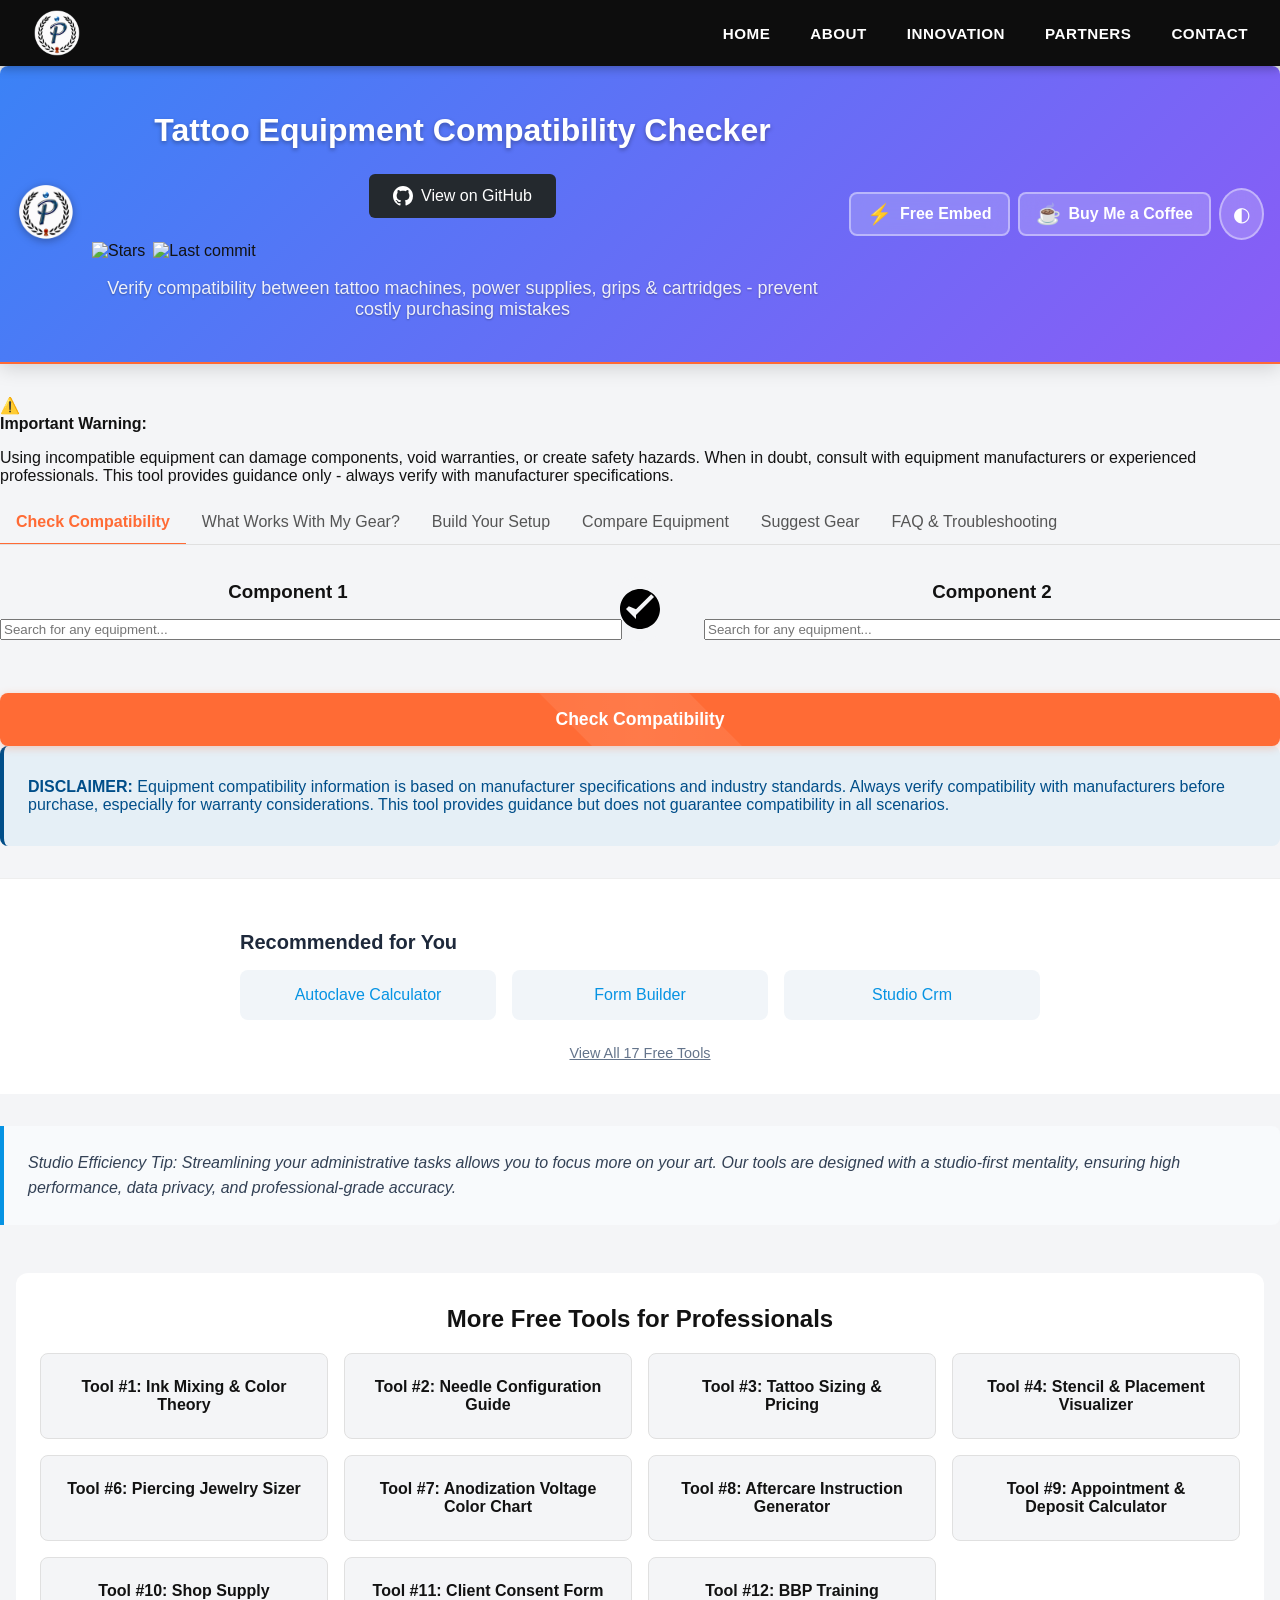
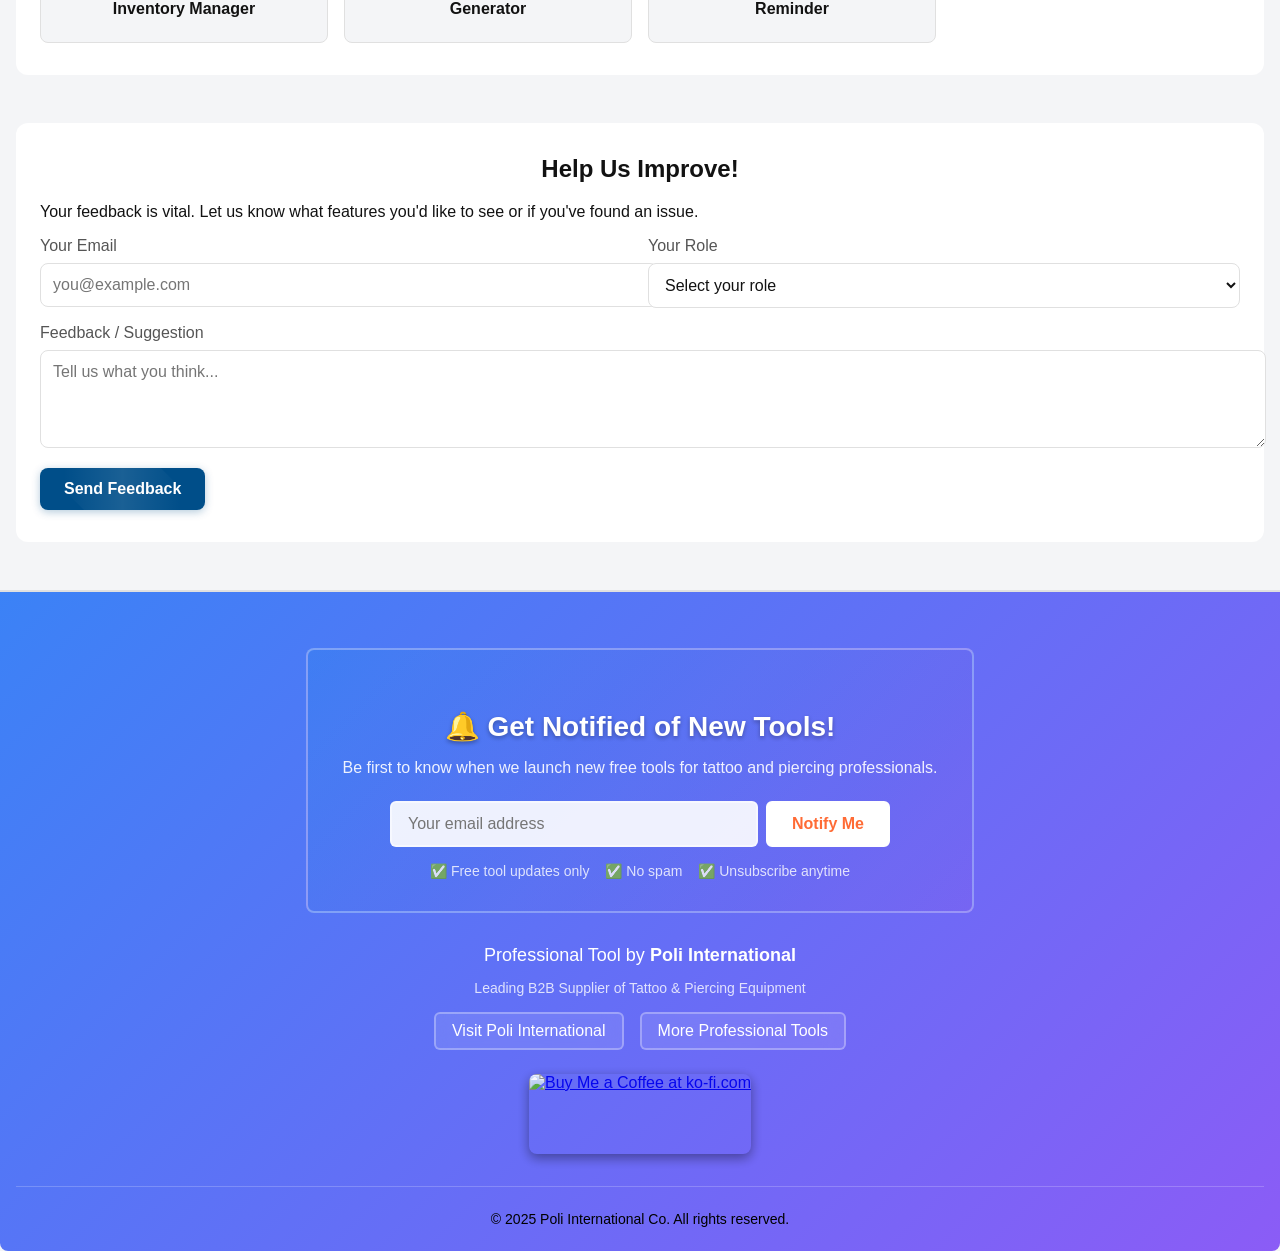
==== standalone-tools/equipment-compatibility/index.html @ 27ae0dcd "Initial commit: Equipment Compatibility Checker v1.0" ====
<!DOCTYPE html>
<html lang="en">
<head>
    <meta charset="UTF-8">
    <meta name="viewport" content="width=device-width, initial-scale=1.0">
    <title>Tattoo Equipment Compatibility Checker | Poli International</title>
    <meta name="description" content="Professional tattoo equipment compatibility checker. Verify compatibility between tattoo machines, cartridges, power supplies, and grips. Prevent costly purchasing mistakes with instant verification.">
    <link rel="stylesheet" href="css/style.css">
    <link rel="icon" href="https://poliinternational.com/favicon.ico" type="image/x-icon">
<script type='application/ld+json'>
{
  "@context": "https://schema.org",
  "@type": "WebApplication",
  "name": "Equipment Compatibility Checker",
  "url": "https://poliinternational.com/tools/equipment-compatibility-checker/",
  "description": "Check compatibility between tattoo and piercing equipment",
  "applicationCategory": "UtilityApplication",
  "operatingSystem": "Any",
  "browserRequirements": "Requires JavaScript. Requires HTML5.",
  "offers": {
    "@type": "Offer",
    "price": "0",
    "priceCurrency": "USD"
  },
  "codeRepository": "https://github.com/poli-international/equipment-compatibility-checker",
  "author": {
    "@type": "Organization",
    "name": "Poli International",
    "url": "https://poliinternational.com",
    "sameAs": [
      "https://github.com/poli-international"
    ]
  },
  "creator": {
    "@type": "Organization",
    "name": "Poli International",
    "url": "https://poliinternational.com"
  },
  "maintainer": {
    "@type": "Organization",
    "name": "Poli International",
    "url": "https://poliinternational.com"
  },
  "dateModified": "2026-02-07",
  "license": "https://opensource.org/licenses/MIT",
  "isAccessibleForFree": true
}
</script>

</head>
<body class="light-mode">
    <!-- Skip to main content link for keyboard navigation -->
    <a href="#main-content" class="skip-to-content">Skip to main content</a>

    <!-- Site Navigation Header -->
    <header class="site-header">
        <div class="site-header__container">
            <a href="https://poliinternational.com/" class="site-header__logo-link">
                <img src="images/Poli-International-Co.webp" alt="Poli International" class="site-header__logo">
            </a>
            <nav class="site-nav">
                <a href="https://poliinternational.com/" class="site-nav__link">HOME</a>
                <a href="https://poliinternational.com/who-we-are/" class="site-nav__link">ABOUT</a>
                <a href="https://poliinternational.com/our-creation/" class="site-nav__link">INNOVATION</a>
                <a href="https://poliinternational.com/they-trust-us/" class="site-nav__link">PARTNERS</a>
                <a href="https://poliinternational.com/contact-us/" class="site-nav__link">CONTACT</a>
            </nav>
        </div>
    </header>

    <!-- Tool Header Section -->
    <header class="equip-checker__header">
      <div class="equip-checker__header-content">
        <div class="equip-checker__logo-container">
          <img src="images/Poli-International-Co.webp" alt="Poli International Logo" class="equip-checker__logo">
        </div>
        <div class="equip-checker__title-group">
          <h1 class="equip-checker__title">Tattoo Equipment Compatibility Checker</h1>
<!-- GitHub CTA -->
<div class='github-cta' style='margin: 1.5rem 0;'>
  <a href='https://github.com/poli-international/equipment-compatibility-checker' 
     target='_blank' rel='noopener noreferrer' class='btn-github' 
     style='display: inline-flex; align-items: center; gap: 0.5rem; padding: 0.75rem 1.5rem; background: #24292e; color: #ffffff; border-radius: 6px; text-decoration: none; font-weight: 500;'>
    <svg width='20' height='20' viewBox='0 0 16 16' fill='currentColor'>
      <path d='M8 0C3.58 0 0 3.58 0 8c0 3.54 2.29 6.53 5.47 7.59.4.07.55-.17.55-.38 0-.19-.01-.82-.01-1.49-2.01.37-2.53-.49-2.69-.94-.09-.23-.48-.94-.82-1.13-.28-.15-.68-.52-.01-.53.63-.01 1.08.58 1.23.82.72 1.21 1.87.87 2.33.66.07-.52.28-.87.51-1.07-1.78-.2-3.64-.89-3.64-3.95 0-.87.31-1.59.82-2.15-.08-.2-.36-1.02.08-2.12 0 0 .67-.21 2.2.82.64-.18 1.32-.27 2-.27.68 0 1.36.09 2 .27 1.53-1.04 2.2-.82 2.2-.82.44 1.1.16 1.92.08 2.12.51.56.82 1.27.82 2.15 0 3.07-1.87 3.75-3.65 3.95.29.25.54.73.54 1.48 0 1.07-.01 1.93-.01 2.2 0 .21.15.46.55.38A8.013 8.013 0 0016 8c0-4.42-3.58-8-8-8z'/>
    </svg>
    <span>View on GitHub</span>
  </a>
</div>
<!-- GitHub Stats -->
<div class='github-stats' style='display: flex; gap: 0.5rem; flex-wrap: wrap; margin: 1rem 0;'>
  <img src='https://img.shields.io/github/stars/poli-international/equipment-compatibility-checker?style=social' alt='Stars' loading='lazy'>
  <img src='https://img.shields.io/github/last-commit/poli-international/equipment-compatibility-checker' alt='Last commit' loading='lazy'>
</div>

          <p class="equip-checker__subtitle">
            Verify compatibility between tattoo machines, power supplies, grips & cartridges - prevent costly purchasing mistakes
          </p>
        </div>
        <div class="equip-checker__header-buttons">
          <button
            id="embed-button"
            class="equip-checker__embed-button"
            aria-label="Embed this tool"
            title="Get embed code for your website"
          >
            <span class="embed-icon">⚡</span>
            <span class="embed-text">Free Embed</span>
          </button>
          <a href='https://ko-fi.com/C0C81NEXBV' target='_blank' class="equip-checker__kofi-button">
            <span class="kofi-icon">☕</span>
            <span class="kofi-text">Buy Me a Coffee</span>
          </a>
          <button
            id="dark-mode-toggle"
            class="equip-checker__dark-mode-toggle"
            aria-label="Toggle dark mode"
            title="Toggle dark/light mode"
          >
            <span class="dark-mode-icon">◐</span>
          </button>
        </div>
      </div>
    </header>

    <!-- MAIN CONTENT AREA -->
    <main class="main-content" id="main-content">
        <div class="container">
            <!-- Disclaimer Banner -->
            <div class="equip-checker__disclaimer">
                <div class="equip-checker__disclaimer-icon">⚠️</div>
                <div class="equip-checker__disclaimer-content">
                    <strong>Important Warning:</strong>
                    <p>Using incompatible equipment can damage components, void warranties, or create safety hazards. When in doubt, consult with equipment manufacturers or experienced professionals. This tool provides guidance only - always verify with manufacturer specifications.</p>
                </div>
            </div>

            <!-- Tool Interface -->
            <div class="tool-interface">
        
        <nav class="tab-nav">
            <button class="tab-nav__button tab-nav__button--active" data-tab="check-compatibility">Check Compatibility</button>
            <button class="tab-nav__button" data-tab="reverse-lookup">What Works With My Gear?</button>
            <button class="tab-nav__button" data-tab="build-your-setup">Build Your Setup</button>
            <button class="tab-nav__button" data-tab="compare-equipment">Compare Equipment</button>
            <button class="tab-nav__button" data-tab="suggest-gear">Suggest Gear</button>
            <button class="tab-nav__button" data-tab="faq-troubleshooting">FAQ & Troubleshooting</button>
        </nav>

        <div class="tool-content">
            <!-- Tab 1: Check Compatibility -->
            <div id="check-compatibility" class="tab-content" role="tabpanel" aria-labelledby="tab-check-compatibility">
                <div class="compatibility-checker">
                    <div class="component-selector">
                        <h3 id="comp1-label">Component 1</h3>
                        <div class="combobox-wrapper">
                            <input type="text" id="comp1-model-search" class="combobox__input"
                                   placeholder="Search for any equipment..."
                                   aria-label="Search for first component"
                                   aria-describedby="comp1-label"
                                   aria-autocomplete="list"
                                   aria-controls="comp1-model-list"
                                   role="combobox"
                                   aria-expanded="false">
                            <ul id="comp1-model-list" class="combobox__list" role="listbox" aria-label="Component 1 suggestions"></ul>
                        </div>
                    </div>
                    <div class="connector-icon" aria-hidden="true">
                        <svg xmlns="http://www.w3.org/2000/svg" viewBox="0 0 24 24"><path d="M12 2C6.48 2 2 6.48 2 12s4.48 10 10 10 10-4.48 10-10S17.52 2 12 2zm-2 15l-5-5 1.41-1.41L10 12.17l7.59-7.59L19 6l-9 9z"/></svg>
                    </div>
                    <div class="component-selector">
                        <h3 id="comp2-label">Component 2</h3>
                         <div class="combobox-wrapper">
                            <input type="text" id="comp2-model-search" class="combobox__input"
                                   placeholder="Search for any equipment..."
                                   aria-label="Search for second component"
                                   aria-describedby="comp2-label"
                                   aria-autocomplete="list"
                                   aria-controls="comp2-model-list"
                                   role="combobox"
                                   aria-expanded="false">
                            <ul id="comp2-model-list" class="combobox__list" role="listbox" aria-label="Component 2 suggestions"></ul>
                        </div>
                    </div>
                </div>
                <button id="check-compatibility-btn" class="button button--primary button--large" aria-describedby="compatibility-result">Check Compatibility</button>
                <div id="loading-spinner" class="loading-spinner" role="status" aria-live="polite" aria-busy="false">
                    <div class="spinner"></div>
                    <p class="loading-text">Analyzing compatibility...</p>
                </div>
                <div id="compatibility-result" class="result-container" style="display: none;" role="region" aria-live="polite" aria-atomic="true"></div>
            </div>

            <!-- Tab 2: Reverse Lookup -->
            <div id="reverse-lookup" class="tab-content" style="display: none;">
                <p class="tab-description">Select a piece of equipment to see all compatible items from our database.</p>

                <!-- View Toggle -->
                <div class="view-toggle">
                    <button id="list-view-btn" class="view-toggle__btn view-toggle__btn--active" aria-pressed="true">
                        <svg xmlns="http://www.w3.org/2000/svg" viewBox="0 0 24 24" fill="currentColor" width="20" height="20">
                            <path d="M4 14h4v-4H4v4zm0 5h4v-4H4v4zM4 9h4V5H4v4zm5 5h12v-4H9v4zm0 5h12v-4H9v4zM9 5v4h12V5H9z"/>
                        </svg>
                        List View
                    </button>
                    <button id="matrix-view-btn" class="view-toggle__btn" aria-pressed="false">
                        <svg xmlns="http://www.w3.org/2000/svg" viewBox="0 0 24 24" fill="currentColor" width="20" height="20">
                            <path d="M4 11h5V5H4v6zm0 7h5v-6H4v6zm6 0h5v-6h-5v6zm6 0h5v-6h-5v6zm-6-7h5V5h-5v6zm6-6v6h5V5h-5z"/>
                        </svg>
                        Matrix View
                    </button>
                </div>

                <div class="reverse-lookup-controls">
                    <div class="combobox-wrapper">
                        <input type="text" id="reverse-lookup-search" class="combobox__input" placeholder="Search for your equipment...">
                        <ul id="reverse-lookup-list" class="combobox__list"></ul>
                    </div>
                    <div class="filter-group">
                        <label for="reverse-brand-filter">Filter by Brand:</label>
                        <select id="reverse-brand-filter" class="styled-select">
                            <option value="">All Brands</option>
                        </select>
                    </div>
                    <div class="filter-group">
                        <label for="reverse-price-filter">Filter by Price:</label>
                        <select id="reverse-price-filter" class="styled-select">
                            <option value="">All Prices</option>
                            <option value="budget">$ Budget (0-2)</option>
                            <option value="mid">$$ Mid-Range (3-4)</option>
                            <option value="premium">$$$ Premium (5+)</option>
                        </select>
                    </div>
                    <div class="filter-group">
                        <label for="reverse-connection-filter">Connection Type:</label>
                        <select id="reverse-connection-filter" class="styled-select">
                            <option value="">All Types</option>
                            <option value="rca">RCA</option>
                            <option value="clip">Clip Cord</option>
                            <option value="wireless">Wireless</option>
                            <option value="both">RCA + Clip Cord</option>
                        </select>
                    </div>
                    <div class="filter-group filter-group--checkbox">
                        <label class="checkbox-label">
                            <input type="checkbox" id="reverse-favorites-filter" class="styled-checkbox">
                            <span class="checkbox-text">
                                <svg class="checkbox-icon" xmlns="http://www.w3.org/2000/svg" viewBox="0 0 24 24" fill="currentColor">
                                    <path d="M12 21.35l-1.45-1.32C5.4 15.36 2 12.28 2 8.5 2 5.42 4.42 3 7.5 3c1.74 0 3.41.81 4.5 2.09C13.09 3.81 14.76 3 16.5 3 19.58 3 22 5.42 22 8.5c0 3.78-3.4 6.86-8.55 11.54L12 21.35z"/>
                                </svg>
                                Show Favorites Only
                            </span>
                        </label>
                    </div>
                </div>
                <div id="reverse-lookup-result" class="result-container"></div>

                <!-- Matrix View Container -->
                <div id="compatibility-matrix-container" style="display: none;">
                    <div class="matrix-controls">
                        <div class="filter-group">
                            <label for="matrix-category-filter">Equipment Type:</label>
                            <select id="matrix-category-filter" class="styled-select">
                                <option value="machine">Machines</option>
                                <option value="power">Power Supplies</option>
                                <option value="cartridge">Cartridges</option>
                                <option value="grip">Grips</option>
                            </select>
                        </div>
                        <div class="filter-group">
                            <label for="matrix-brand-filter">Filter by Brand:</label>
                            <select id="matrix-brand-filter" class="styled-select">
                                <option value="">All Brands</option>
                            </select>
                        </div>
                        <div class="matrix-legend">
                            <span class="legend-item"><span class="legend-color legend-color--compatible"></span> Compatible</span>
                            <span class="legend-item"><span class="legend-color legend-color--conditional"></span> Conditional</span>
                            <span class="legend-item"><span class="legend-color legend-color--incompatible"></span> Incompatible</span>
                            <span class="legend-item"><span class="legend-color legend-color--na"></span> N/A</span>
                        </div>
                    </div>
                    <div id="compatibility-matrix" class="compatibility-matrix"></div>
                </div>
            </div>

            <!-- Tab 3: Build Your Setup -->
            <div id="build-your-setup" class="tab-content" style="display: none;">
                <p class="tab-description">Select one of each component type to check compatibility for a full professional setup.</p>
                <div class="build-filters">
                    <div class="filter-group">
                        <label for="build-price-filter">Budget:</label>
                        <select id="build-price-filter" class="styled-select">
                            <option value="">All Prices</option>
                            <option value="budget">$ Budget</option>
                            <option value="mid">$$ Mid-Range</option>
                            <option value="premium">$$$ Premium</option>
                        </select>
                    </div>
                    <div class="filter-group">
                        <label for="build-sort">Sort By:</label>
                        <select id="build-sort" class="styled-select">
                            <option value="brand">Brand A-Z</option>
                            <option value="price-low">Price: Low to High</option>
                            <option value="price-high">Price: High to Low</option>
                        </select>
                    </div>
                </div>
                <div class="build-setup-grid">
                    <div class="build-setup-item">
                        <label>Tattoo Machine</label>
                        <div class="combobox-wrapper">
                             <input type="text" id="build-machine-search" class="combobox__input" placeholder="Search for a machine...">
                             <ul id="build-machine-list" class="combobox__list"></ul>
                        </div>
                    </div>
                     <div class="build-setup-item">
                        <label>Power Supply</label>
                        <div class="combobox-wrapper">
                             <input type="text" id="build-power-search" class="combobox__input" placeholder="Search for a power supply...">
                             <ul id="build-power-list" class="combobox__list"></ul>
                        </div>
                    </div>
                     <div class="build-setup-item">
                        <label>Cartridge / Needle</label>
                        <div class="combobox-wrapper">
                             <input type="text" id="build-cartridge-search" class="combobox__input" placeholder="Search for cartridges...">
                             <ul id="build-cartridge-list" class="combobox__list"></ul>
                        </div>
                    </div>
                     <div class="build-setup-item">
                        <label>Grip / Tube</label>
                        <div class="combobox-wrapper">
                             <input type="text" id="build-grip-search" class="combobox__input" placeholder="Search for a grip...">
                             <ul id="build-grip-list" class="combobox__list"></ul>
                        </div>
                    </div>
                </div>
                 <button id="check-full-setup-btn" class="button button--primary button--large">Analyze Full Setup</button>
                 <div id="build-setup-result" class="result-container" style="display: none;"></div>
            </div>

            <!-- Tab 4: Compare Equipment -->
            <div id="compare-equipment" class="tab-content" style="display: none;">
                <p class="tab-description">Select 2-4 items to compare their specifications side by side. Perfect for making purchase decisions.</p>
                <div class="comparison-controls">
                    <div class="comparison-selectors">
                        <div class="comparison-selector-item">
                            <label>Item 1</label>
                            <div class="combobox-wrapper">
                                <input type="text" id="compare-item1-search" class="combobox__input" placeholder="Search equipment...">
                                <ul id="compare-item1-list" class="combobox__list"></ul>
                            </div>
                        </div>
                        <div class="comparison-selector-item">
                            <label>Item 2</label>
                            <div class="combobox-wrapper">
                                <input type="text" id="compare-item2-search" class="combobox__input" placeholder="Search equipment...">
                                <ul id="compare-item2-list" class="combobox__list"></ul>
                            </div>
                        </div>
                        <div class="comparison-selector-item">
                            <label>Item 3 (Optional)</label>
                            <div class="combobox-wrapper">
                                <input type="text" id="compare-item3-search" class="combobox__input" placeholder="Search equipment...">
                                <ul id="compare-item3-list" class="combobox__list"></ul>
                            </div>
                        </div>
                        <div class="comparison-selector-item">
                            <label>Item 4 (Optional)</label>
                            <div class="combobox-wrapper">
                                <input type="text" id="compare-item4-search" class="combobox__input" placeholder="Search equipment...">
                                <ul id="compare-item4-list" class="combobox__list"></ul>
                            </div>
                        </div>
                    </div>
                    <div class="comparison-actions">
                        <button id="compare-items-btn" class="button button--primary button--large">Compare Selected Items</button>
                        <button id="clear-comparison-btn" class="button button--secondary">Clear All</button>
                    </div>
                </div>
                <div id="comparison-result" class="comparison-result-container" style="display: none;"></div>
            </div>

            <!-- Tab 5: Suggest Gear -->
            <div id="suggest-gear" class="tab-content" style="display: none;">
                <p class="tab-description">Don't see a piece of equipment? Help us keep our database up-to-date by suggesting it.</p>
                <form id="suggest-gear-form" class="suggestion-form">
                    <div class="form-grid">
                        <div class="form-group">
                            <label for="suggest-type">Equipment Type</label>
                            <select id="suggest-type" class="styled-select" required>
                                <option value="">Select Type</option>
                                <option value="machine">Machine</option>
                                <option value="power">Power Supply</option>
                                <option value="cartridge">Cartridge/Needle</option>
                                <option value="grip">Grip/Tube</option>
                            </select>
                        </div>
                        <div class="form-group">
                            <label for="suggest-brand">Brand</label>
                            <input type="text" id="suggest-brand" class="styled-input" placeholder="e.g., Cheyenne, FK Irons" required>
                        </div>
                         <div class="form-group">
                            <label for="suggest-model">Model</label>
                            <input type="text" id="suggest-model" class="styled-input" placeholder="e.g., Sol Nova, Spektra Flux" required>
                        </div>
                         <div class="form-group">
                            <label for="suggest-url">Product Link (Optional)</label>
                            <input type="url" id="suggest-url" class="styled-input" placeholder="https://...">
                        </div>
                    </div>
                    <button type="submit" class="button button--primary">Submit Suggestion</button>
                    <p id="suggest-success" class="form-message form-message--success" style="display: none;">Thank you! Your suggestion has been submitted for review.</p>
                </form>
            </div>

            <!-- Tab 5: FAQ & Troubleshooting -->
            <div id="faq-troubleshooting" class="tab-content" style="display: none;">
                <!-- Troubleshooting Wizard -->
                <div class="troubleshooting-wizard">
                    <div class="wizard-header">
                        <h3>🔧 Interactive Troubleshooting Wizard</h3>
                        <p>Answer a few questions to diagnose and solve compatibility issues</p>
                    </div>

                    <div id="wizard-content" class="wizard-content">
                        <!-- Progress indicator -->
                        <div class="wizard-progress">
                            <div class="wizard-progress-bar">
                                <div id="wizard-progress-fill" class="wizard-progress-fill" style="width: 0%"></div>
                            </div>
                            <span id="wizard-step-text" class="wizard-step-text">Step 1 of 5</span>
                        </div>

                        <!-- Question area -->
                        <div id="wizard-question" class="wizard-question"></div>

                        <!-- Options area -->
                        <div id="wizard-options" class="wizard-options"></div>

                        <!-- Navigation -->
                        <div class="wizard-nav">
                            <button id="wizard-back-btn" class="button button--secondary" style="display: none;">← Back</button>
                            <button id="wizard-restart-btn" class="button button--secondary">🔄 Start Over</button>
                        </div>
                    </div>
                </div>

                <!-- FAQ Section -->
                <div class="faq-section">
                    <h3>Frequently Asked Questions</h3>
                    <div class="faq-item">
                        <h4>What does "Conditional" compatibility mean?</h4>
                        <p>This means the components might work together, but with limitations. Common examples include needing an adapter (e.g., for RCA to clip cord), potential performance issues (like a low-amperage power supply with a demanding coil machine), or a safety concern (like a cartridge without a membrane). Always read the notes carefully.</p>
                    </div>
                    <div class="faq-item">
                        <h4>Why is my wireless machine showing as "Conditional" with a power supply?</h4>
                        <p>Wireless machines have built-in batteries and do not require an external power supply or cables to operate. The tool flags this to prevent you from buying a power supply you don't need for that machine.</p>
                    </div>
                    <div class="faq-item">
                        <h4>What's the difference between RCA and Clip Cord connections?</h4>
                        <p>RCA is a modern, stable, single-plug connection that provides consistent power. A Clip Cord is an older, two-pronged connection. While still functional, it's generally considered less reliable than RCA. Most modern power supplies offer outputs for both.</p>
                    </div>
                     <div class="faq-item">
                        <h4>What is a cartridge membrane and why is it important?</h4>
                        <p>A safety membrane is a flexible barrier inside a tattoo cartridge that prevents ink, blood, and other fluids from flowing back into the machine's grip and motor. Using cartridges without a membrane can damage your machine, void its warranty, and creates a serious cross-contamination risk between clients.</p>
                    </div>
                </div>
            </div>
        </div>

        <div class="disclaimer disclaimer--info">
            <p><strong>DISCLAIMER:</strong> Equipment compatibility information is based on manufacturer specifications and industry standards. Always verify compatibility with manufacturers before purchase, especially for warranty considerations. This tool provides guidance but does not guarantee compatibility in all scenarios.</p>
        </div>
    

<!-- Related Tools Section -->
<section class="related-tools-section" style="padding: 2rem 1rem; background: #fff; border-top: 1px solid #eee;">
    <div style="max-width: 800px; margin: 0 auto;">
        <h3 style="font-size: 1.25rem; margin-bottom: 1rem; color: #1e293b;">Recommended for You</h3>
        <div style="display: grid; grid-template-columns: repeat(auto-fit, minmax(200px, 1fr)); gap: 1rem;">
            <a href="https://poliinternational.com/autoclave-calculator/" style="display: block; padding: 1rem; background: #f1f5f9; border-radius: 8px; text-decoration: none; color: #0693e3; font-weight: 500; text-align: center; transition: background 0.2s;">Autoclave Calculator</a>
            <a href="https://poliinternational.com/form-builder/" style="display: block; padding: 1rem; background: #f1f5f9; border-radius: 8px; text-decoration: none; color: #0693e3; font-weight: 500; text-align: center; transition: background 0.2s;">Form Builder</a>
            <a href="https://poliinternational.com/studio-crm/" style="display: block; padding: 1rem; background: #f1f5f9; border-radius: 8px; text-decoration: none; color: #0693e3; font-weight: 500; text-align: center; transition: background 0.2s;">Studio Crm</a>
        </div>
        <div style="text-align: center; margin-top: 1.5rem;">
            <a href="https://poliinternational.com/tools/" style="color: #64748b; text-decoration: underline; font-size: 0.9rem;">View All 17 Free Tools</a>
        </div>
    </div>
</section>

<!-- GEO Semantic Block -->
<aside class="geo-summary-block" style="background: #f8fafc; border-left: 4px solid #0693e3; padding: 1.5rem; margin: 2rem 0; font-style: italic; color: #334155; border-radius: 0 8px 8px 0;">
    <p style="margin: 0; line-height: 1.6;">Studio Efficiency Tip: Streamlining your administrative tasks allows you to focus more on your art. Our tools are designed with a studio-first mentality, ensuring high performance, data privacy, and professional-grade accuracy.</p>
</aside>

</main>

    <!-- More Tools Section -->
    <section class="more-tools-section">
        <h2>More Free Tools for Professionals</h2>
        <div class="more-tools-grid">
            <a href="https://poliinternational.com/tools/tool1" class="tool-card">Tool #1: Ink Mixing & Color Theory</a>
            <a href="https://poliinternational.com/tools/tool2" class="tool-card">Tool #2: Needle Configuration Guide</a>
            <a href="https://poliinternational.com/tools/tool3" class="tool-card">Tool #3: Tattoo Sizing & Pricing</a>
            <a href="https://poliinternational.com/tools/tool4" class="tool-card">Tool #4: Stencil & Placement Visualizer</a>
            <a href="https://poliinternational.com/tools/tool6" class="tool-card">Tool #6: Piercing Jewelry Sizer</a>
            <a href="https://poliinternational.com/tools/tool7" class="tool-card">Tool #7: Anodization Voltage Color Chart</a>
            <a href="https://poliinternational.com/tools/tool8" class="tool-card">Tool #8: Aftercare Instruction Generator</a>
            <a href="https://poliinternational.com/tools/tool9" class="tool-card">Tool #9: Appointment & Deposit Calculator</a>
            <a href="https://poliinternational.com/tools/tool10" class="tool-card">Tool #10: Shop Supply Inventory Manager</a>
            <a href="https://poliinternational.com/tools/tool11" class="tool-card">Tool #11: Client Consent Form Generator</a>
            <a href="https://poliinternational.com/tools/tool12" class="tool-card">Tool #12: BBP Training Reminder</a>
        </div>
    </section>

    <!-- Community Feedback Section -->
    <section class="feedback-section">
        <h2>Help Us Improve!</h2>
        <p>Your feedback is vital. Let us know what features you'd like to see or if you've found an issue.</p>
        <form id="feedbackForm" class="feedback-form">
            <div class="form-grid">
                <div class="form-group">
                    <label for="userEmail">Your Email</label>
                    <input type="email" id="userEmail" class="styled-input" placeholder="you@example.com" required>
                </div>
                <div class="form-group">
                    <label for="userRole">Your Role</label>
                    <select id="userRole" class="styled-select" required>
                        <option value="">Select your role</option>
                        <option value="artist">Tattoo Artist</option>
                        <option value="piercer">Piercer</option>
                        <option value="studio-owner">Studio Owner</option>
                        <option value="apprentice">Apprentice</option>
                        <option value="retailer">Retailer/Supplier</option>
                        <option value="other">Other</option>
                    </select>
                </div>
            </div>
            <div class="form-group">
                <label for="feedbackText">Feedback / Suggestion</label>
                <textarea id="feedbackText" class="styled-textarea" rows="4" placeholder="Tell us what you think..." required></textarea>
            </div>
            <button type="submit" class="button button--secondary">Send Feedback</button>
            <p id="feedbackSuccess" class="form-message form-message--success" style="display:none;">Thank you for your feedback!</p>
            <p id="feedbackError" class="form-message form-message--error" style="display:none;">Something went wrong. Please try again.</p>
        </form>
    </section>

    <!-- Footer -->
    <footer class="equip-checker__footer">

      <!-- Email Capture Section -->
      <div class="equip-checker__email-section">
        <h3 class="equip-checker__email-title">🔔 Get Notified of New Tools!</h3>
        <p class="equip-checker__email-description">
          Be first to know when we launch new free tools for tattoo and piercing professionals.
        </p>
        <form class="equip-checker__email-form" id="footer-email-form" data-location="footer">
          <div class="equip-checker__email-input-group">
            <input
              type="email"
              id="footer-email-input"
              class="equip-checker__email-input"
              placeholder="Your email address"
              required
              aria-label="Email address for tool updates"
            />
            <button type="submit" class="equip-checker__email-submit">
              Notify Me
            </button>
          </div>
          <p class="equip-checker__email-success" id="footer-email-success" style="display: none;">
            ✅ Thanks! We'll notify you when new tools launch!
          </p>
          <p class="equip-checker__email-error" id="footer-email-error" style="display: none;">
            ❌ Please enter a valid email address.
          </p>
        </form>
        <div class="equip-checker__email-trust">
          <span>✅ Free tool updates only</span>
          <span>✅ No spam</span>
          <span>✅ Unsubscribe anytime</span>
        </div>
      </div>

      <div class="equip-checker__branding">
        <p class="equip-checker__brand-text">
          Professional Tool by <strong>Poli International</strong>
        </p>
        <p class="equip-checker__brand-tagline">
          Leading B2B Supplier of Tattoo &amp; Piercing Equipment
        </p>
      </div>
      <div class="equip-checker__links">
        <a href="https://poliinternational.com" class="equip-checker__link" target="_blank" rel="noopener noreferrer">
          Visit Poli International
        </a>
        <a href="https://poliinternational.com/tools" class="equip-checker__link">
          More Professional Tools
        </a>
      </div>

      <!-- Ko-fi Support Button -->
      <div class="equip-checker__support">
        <a href='https://ko-fi.com/C0C81NEXBV' target='_blank' class="equip-checker__kofi">
          <img src='https://storage.ko-fi.com/cdn/kofi6.png?v=6'
               border='0' alt='Buy Me a Coffee at ko-fi.com'
               class="equip-checker__kofi-img" />
        </a>
      </div>

      <!-- Copyright -->
      <div class="equip-checker__copyright">
        <p>© 2025 Poli International Co. All rights reserved.</p>
      </div>

    </footer>

    <!-- Embed Modal -->
    <div id="embed-modal" class="equip-checker__modal" style="display: none;">
      <div class="equip-checker__modal-overlay" id="modal-overlay"></div>
      <div class="equip-checker__modal-content">
        <button class="equip-checker__modal-close" id="modal-close" aria-label="Close modal">×</button>

        <h2 class="equip-checker__modal-title">🎁 Use This Tool FREE on Your Website!</h2>
        <p class="equip-checker__modal-subtitle">
          Embed this professional equipment compatibility checker on your site - completely free, no attribution required!
        </p>

        <div class="equip-checker__modal-section">
          <h3 class="equip-checker__modal-section-title">📋 Copy Embed Code</h3>
          <p class="equip-checker__modal-description">
            Just copy this code and paste it anywhere on your website:
          </p>
          <div class="equip-checker__code-container">
            <code class="equip-checker__embed-code" id="embed-code">&lt;iframe src="https://poliinternational.com/tools/equipment-compatibility/" width="100%" height="1000" frameborder="0" style="border: 1px solid #ddd; border-radius: 8px;"&gt;&lt;/iframe&gt;</code>
            <button class="equip-checker__copy-button" id="copy-embed-code">
              📋 Copy Code
            </button>
          </div>
          <p class="equip-checker__success-message" id="copy-success" style="display: none;">
            ✅ Code copied to clipboard!
          </p>
        </div>

        <div class="equip-checker__modal-section">
          <h3 class="equip-checker__modal-section-title">💾 Download or Explore More</h3>
          <p class="equip-checker__modal-description">
            Want to host it yourself or discover more professional tools?
          </p>
          <div class="equip-checker__download-buttons">
            <a href="embed.html" download class="equip-checker__download-button">
              ⬇️ Download HTML File
            </a>
            <a href="https://poliinternational.com/tools" target="_blank" class="equip-checker__download-button equip-checker__download-button--secondary">
              🔗 More Free Tools
            </a>
          </div>
        </div>

      </div>
    </div>
    
    <!-- Privacy Policy Modal -->
    <div id="privacy-modal" class="modal-container" style="display: none;">
        <div id="privacy-overlay" class="modal-overlay"></div>
        <div class="modal-content modal-content--legal">
            <button id="privacy-close" class="modal-close-btn" aria-label="Close modal">&times;</button>
            <h1>Privacy Policy</h1>
            <p><em>Last Updated: October 26, 2023</em></p>
            <p>Poli International ("we," "us," or "our") is committed to protecting your privacy. This Privacy Policy explains how we collect, use, disclose, and safeguard your information when you use our free web tools (the "Services").</p>
            <h2>1. Information We Collect</h2>
            <p>Our free tools, including the Equipment Compatibility Checker, are designed to be used without collecting any personally identifiable information (PII). We do not require you to create an account or provide your name, email address, or other personal details to use the core functionality of the tools.</p>
            <p>Information you voluntarily provide through the feedback form (such as your email address and comments) is collected solely for the purpose of improving our services and responding to your inquiries.</p>
            <h2>2. Use of Your Information</h2>
            <p>We may use information collected in the following ways:</p>
            <ul>
                <li>To operate and maintain the Services.</li>
                <li>To improve the accuracy and functionality of our tools.</li>
                <li>To respond to your comments, questions, and provide customer service.</li>
                <li>To monitor and analyze usage and trends to improve your experience with our Services.</li>
            </ul>
            <h2>3. Disclosure of Your Information</h2>
            <p>We do not sell, trade, rent, or otherwise share your personal information with third parties for their marketing purposes. Any information provided via feedback forms is used for internal purposes only.</p>
            <h2>4. Cookies and Tracking Technologies</h2>
            <p>We may use local storage to save your preferences, such as your choice between light and dark mode. This information is stored on your device and is not transmitted to our servers. We do not use tracking cookies for advertising purposes.</p>
            <h2>5. Security of Your Information</h2>
            <p>We use administrative, technical, and physical security measures to help protect your information. While we have taken reasonable steps to secure any information you provide to us, please be aware that despite our efforts, no security measures are perfect or impenetrable, and no method of data transmission can be guaranteed against any interception or other type of misuse.</p>
            <h2>6. Changes to This Privacy Policy</h2>
            <p>We may update this Privacy Policy from time to time. We will notify you of any changes by posting the new Privacy Policy on this page. You are advised to review this Privacy Policy periodically for any changes.</p>
            <h2>7. Contact Us</h2>
            <p>If you have questions or comments about this Privacy Policy, please contact us through the official Poli International website's contact page.</p>
        </div>
    </div>

    <!-- Terms of Service Modal -->
    <div id="terms-modal" class="modal-container" style="display: none;">
        <div id="terms-overlay" class="modal-overlay"></div>
        <div class="modal-content modal-content--legal">
            <button id="terms-close" class="modal-close-btn" aria-label="Close modal">&times;</button>
            <h1>Terms of Service</h1>
            <p><em>Last Updated: October 26, 2023</em></p>
            <p>Please read these Terms of Service ("Terms", "Terms of Service") carefully before using the free web tools (the "Service") operated by Poli International ("us", "we", or "our").</p>
            <p>Your access to and use of the Service is conditioned on your acceptance of and compliance with these Terms. These Terms apply to all visitors, users, and others who access or use the Service.</p>
            <h2>1. Use of Service</h2>
            <p>The Equipment Compatibility Checker and other tools are provided for informational purposes only. The data is compiled from manufacturer specifications and public industry knowledge. We do not guarantee the accuracy, completeness, or suitability of the information and are not responsible for any errors or omissions.</p>
            <h2>2. Disclaimer of Warranty</h2>
            <p>The Service is provided on an "AS IS" and "AS AVAILABLE" basis. The Service is provided without warranties of any kind, whether express or implied, including, but not not limited to, implied warranties of merchantability, fitness for a particular purpose, non-infringement, or course of performance.</p>
            <p><strong>Poli International does not warrant that the compatibility information provided will be accurate in all cases. You must verify compatibility with the equipment manufacturer before making any purchase or using equipment in a professional capacity.</strong></p>
            <h2>3. Limitation of Liability</h2>
            <p>In no event shall Poli International, nor its directors, employees, partners, agents, suppliers, or affiliates, be liable for any indirect, incidental, special, consequential or punitive damages, including without limitation, loss of profits, data, use, goodwill, or other intangible losses, resulting from (i) your access to or use of or inability to access or use the Service; (ii) any conduct or content of any third party on the Service; (iii) any content obtained from the Service; and (iv) unauthorized access, use or alteration of your transmissions or content, whether based on warranty, contract, tort (including negligence) or any other legal theory, whether or not we have been informed of the possibility of such damage, and even if a remedy set forth herein is found to have failed of its essential purpose.</p>
            <p>Your reliance on any information provided by the tool is solely at your own risk. Using incompatible equipment can lead to equipment damage, voided warranties, or safety hazards.</p>
            <h2>4. Changes</h2>
            <p>We reserve the right, at our sole discretion, to modify or replace these Terms at any time. We will provide notice of any changes by posting the new Terms of Service on this page.</p>
            <h2>5. Contact Us</h2>
            <p>If you have any questions about these Terms, please contact us through the official Poli International website.</p>
        </div>
    </div>

    <!-- Toast Notifications Container -->
    <div id="toast-container" class="toast-container"></div>

    <!-- Fuse.js for fuzzy search -->
    <script src="https://cdn.jsdelivr.net/npm/fuse.js@7.0.0/dist/fuse.min.js"></script>
    <script src="js/machine-database.js"></script>
    <script src="js/cartridge-database.js"></script>
    <script src="js/power-database.js"></script>
    <script src="js/grip-tube-database.js"></script>
    <script src="js/compatibility-engine.js"></script>
    <script src="js/storage.js"></script>
    <script src="js/common.js"></script>
    <script src="js/checker.js"></script>
    <script src="js/feedback.js"></script>

<!-- AUTOMATIC IFRAME CONTENT HIDER (ADDED BY ANTIGRAVITY) -->
<script>
    if (window.self !== window.top) {
        document.addEventListener('DOMContentLoaded', function() {
            const selectors = [
                '.site-header', '.site-footer', '.equip-checker__header', 
                '.equip-checker__footer', '.tool-title-section', '.more-tools-section',
                '.feedback-section', '.related-tools-section', '.geo-summary-block',
                '.needle-selector__header', '.needle-selector__footer', 
                '.needle-selector__more-tools', '.community-feedback',
                '.poli-footer', '.share-card', '.need-support-card', '.explore-all-card'
            ];
            selectors.forEach(selector => {
                const elements = document.querySelectorAll(selector);
                elements.forEach(el => el.style.display = 'none');
            });
            // Force reset body margins for embed
            document.body.style.paddingTop = '0';
            document.body.style.marginTop = '0';
            document.body.style.paddingBottom = '0';
            document.body.style.marginBottom = '0';
        });
    }
</script>

</body>
</html>
---- standalone-tools/equipment-compatibility/css/style.css ----
/* ===================================
   Site Header (Homepage Style)
   =================================== */
.site-header {
    background: #0d0d0d;
    padding: 0.5rem 0;
    position: sticky;
    top: 0;
    z-index: 1000;
    box-shadow: 0 2px 10px rgba(0, 0, 0, 0.3);
}

/* Prevent site-header from changing in dark mode */
[data-theme="dark"] .site-header {
    background: #0d0d0d !important;
}

.site-header__container {
    max-width: 1400px;
    margin: 0 auto;
    padding: 0 2rem;
    display: flex;
    justify-content: space-between;
    align-items: center;
    gap: 2rem;
}

.site-header__logo-link {
    display: flex;
    align-items: center;
}

.site-header__logo {
    height: 50px;
    width: auto;
    transition: opacity 0.3s ease;
}

.site-header__logo:hover {
    opacity: 0.8;
}

.site-nav {
    display: flex;
    align-items: center;
    gap: 2.5rem;
    flex-wrap: wrap;
}

.site-nav__link {
    color: #ffffff;
    text-decoration: none;
    font-size: 0.95rem;
    font-weight: 600;
    letter-spacing: 0.5px;
    text-transform: uppercase;
    padding: 0.5rem 0;
    position: relative;
    transition: all 0.3s ease;
}

/* Enhanced hover effect */
.site-nav__link:hover {
    color: #FFD700;
    text-shadow: 0 0 8px rgba(255, 215, 0, 0.5);
}

/* Animated underline on hover */
.site-nav__link::after {
    content: '';
    position: absolute;
    bottom: 0;
    left: 0;
    width: 0;
    height: 2px;
    background: linear-gradient(90deg, #FFD700, #FFA500);
    transition: width 0.3s ease;
}

.site-nav__link:hover::after {
    width: 100%;
}

/* Responsive Site Header */
@media (max-width: 768px) {
    .site-header {
        padding: 0.4rem 0;
    }

    .site-header__container {
        flex-direction: column;
        gap: 0.5rem;
        padding: 0 1rem;
    }

    .site-header__logo {
        height: 40px;
    }

    .site-nav {
        gap: 1rem;
        justify-content: center;
    }

    .site-nav__link {
        font-size: 0.85rem;
    }
}

/* ===================================
   Original Tool Styles Below
   =================================== */

/* ---
--- Universal SKILL.md Styles
--- */

:root {
    --primary-color: #FF6B35; /* Safety Orange */
    --secondary-color: #004E89; /* Industrial Blue */
    --accent-color: #F7B801; /* Warning Yellow */

    --status-compatible: #00AA44;
    --status-conditional: #FFB800;
    --status-incompatible: #DC3545;
    
    --font-family-sans: 'Inter', -apple-system, BlinkMacSystemFont, "Segoe UI", Roboto, "Helvetica Neue", Arial, sans-serif;
    --border-radius-sm: 4px;
    --border-radius-md: 8px;
    --border-radius-lg: 12px;
    --shadow-sm: 0 1px 2px rgba(0,0,0,0.05);
    --shadow-md: 0 4px 6px -1px rgba(0,0,0,0.1), 0 2px 4px -1px rgba(0,0,0,0.06);

    /* Light Theme */
    --bg-color-light: #f4f5f7;
    --surface-color-light: #ffffff;
    --text-primary-light: #121212;
    --text-secondary-light: #555;
    --border-color-light: #e0e0e0;

    /* Dark Theme - Enhanced Contrast */
    --bg-color-dark: #0d0d0d;
    --surface-color-dark: #1a1a1a;
    --text-primary-dark: #f0f0f0;
    --text-secondary-dark: #b8b8b8;
    --border-color-dark: #3a3a3a;

    /* Dark Theme Shadows */
    --shadow-sm-dark: 0 1px 3px rgba(0,0,0,0.5);
    --shadow-md-dark: 0 4px 6px -1px rgba(0,0,0,0.6), 0 2px 4px -1px rgba(0,0,0,0.4);

    /* Transition timings */
    --transition-fast: 0.15s ease;
    --transition-normal: 0.3s ease;
    --transition-slow: 0.5s ease;
}

body {
    font-family: var(--font-family-sans);
    margin: 0;
    transition: background-color var(--transition-normal), color var(--transition-normal);
}

/* Skip to content link for accessibility */
.skip-to-content {
    position: absolute;
    top: -100px;
    left: 0;
    background: var(--primary-color);
    color: white;
    padding: 0.75rem 1.5rem;
    text-decoration: none;
    font-weight: 600;
    z-index: 10000;
    border-radius: 0 0 var(--border-radius-md) 0;
}

.skip-to-content:focus {
    top: 0;
    outline: 3px solid var(--accent-color);
    outline-offset: 2px;
}

/* Enhanced focus indicators */
*:focus-visible {
    outline: 3px solid var(--primary-color);
    outline-offset: 2px;
    border-radius: var(--border-radius-sm);
}

.button:focus-visible,
.tab-nav__button:focus-visible,
.header__action-btn:focus-visible {
    outline: 3px solid var(--primary-color);
    outline-offset: 3px;
}

.combobox__input:focus-visible,
.styled-input:focus-visible,
.styled-select:focus-visible,
.styled-textarea:focus-visible {
    outline: none;
    border-color: var(--primary-color);
    box-shadow: 0 0 0 3px rgba(255, 107, 53, 0.3);
}

.combobox__item:focus {
    background-color: rgba(255, 107, 53, 0.1);
    outline: 2px solid var(--primary-color);
    outline-offset: -2px;
}

body.light-mode {
    background-color: var(--bg-color-light);
    color: var(--text-primary-light);
    --bg-color: var(--bg-color-light);
    --surface-color: var(--surface-color-light);
    --text-primary: var(--text-primary-light);
    --text-secondary: var(--text-secondary-light);
    --border-color: var(--border-color-light);
    --shadow-current: var(--shadow-md);
}

body.dark-mode {
    background-color: var(--bg-color-dark);
    color: var(--text-primary-dark);
    --bg-color: var(--bg-color-dark);
    --surface-color: var(--surface-color-dark);
    --text-primary: var(--text-primary-dark);
    --text-secondary: var(--text-secondary-dark);
    --border-color: var(--border-color-dark);
    --shadow-current: var(--shadow-md-dark);
}

/* Global transitions for theme switching */
* {
    transition-property: background-color, border-color, color, box-shadow;
    transition-duration: var(--transition-normal);
    transition-timing-function: ease;
}

/* Dark mode specific improvements */
body.dark-mode .combobox__input,
body.dark-mode .styled-input,
body.dark-mode .styled-select,
body.dark-mode .styled-textarea {
    background-color: #252525;
    border-color: var(--border-color-dark);
    color: var(--text-primary-dark);
}

body.dark-mode .combobox__input:focus,
body.dark-mode .styled-input:focus,
body.dark-mode .styled-select:focus,
body.dark-mode .styled-textarea:focus {
    border-color: var(--primary-color);
    background-color: #2a2a2a;
    box-shadow: 0 0 0 3px rgba(255, 107, 53, 0.2);
}

body.dark-mode .result-card,
body.dark-mode .compat-item-card,
body.dark-mode .alternative-card {
    background-color: var(--surface-color-dark);
    box-shadow: var(--shadow-md-dark);
    border-color: var(--border-color-dark);
}

body.dark-mode .tab-nav__button {
    color: var(--text-secondary-dark);
}

body.dark-mode .tab-nav__button:hover {
    background-color: rgba(255, 107, 53, 0.1);
    color: var(--primary-color);
}

body.dark-mode .tab-nav__button--active {
    color: var(--primary-color);
    border-bottom-color: var(--primary-color);
}

body.dark-mode .disclaimer {
    background-color: var(--surface-color-dark);
    border-color: var(--border-color-dark);
}

body.dark-mode .comparison-table th {
    background-color: #151515;
}

body.dark-mode .comparison-table td:first-child {
    background-color: #151515;
}

body.dark-mode .price-tier {
    opacity: 0.95;
}

/* Improved hover states for dark mode */
body.dark-mode .button:hover,
body.dark-mode .header__action-btn:hover,
body.dark-mode .social-share-btn:hover {
    box-shadow: var(--shadow-md-dark);
}

/* --- Header --- */
/* === HEADER STYLES === */
.equip-checker__header {
  padding: 1.5rem 1rem;
  border-bottom: 2px solid var(--primary-color);
  margin-bottom: 2rem;
  background: linear-gradient(135deg, #3B82F6 0%, #8B5CF6 100%);
  border-radius: 8px 8px 0 0;
  box-shadow: 0 4px 20px rgba(0, 0, 0, 0.15);
}

.equip-checker__header-content {
  display: flex;
  align-items: center;
  justify-content: space-between;
  gap: 1rem;
  flex-wrap: wrap;
  max-width: 1400px;
  margin: 0 auto;
}

.equip-checker__logo-container {
  flex-shrink: 0;
}

.equip-checker__logo {
  height: 60px;
  width: auto;
  filter: drop-shadow(0 2px 4px rgba(0, 0, 0, 0.3));
}

.equip-checker__title-group {
  flex: 1;
  text-align: center;
  min-width: 250px;
}

.equip-checker__title {
  font-size: 2rem;
  font-weight: 700;
  color: #ffffff;
  line-height: 1.2;
  margin-bottom: 0.5rem;
  text-shadow: 0 2px 4px rgba(0, 0, 0, 0.3);
}

.equip-checker__subtitle {
  font-size: 1.125rem;
  color: rgba(255, 255, 255, 0.9);
  font-weight: 400;
  text-shadow: 0 1px 2px rgba(0, 0, 0, 0.3);
}

/* Header Buttons Container */
.equip-checker__header-buttons {
  display: flex;
  gap: 0.5rem;
  align-items: center;
  flex-shrink: 0;
}

/* Embed Button */
.equip-checker__embed-button {
  background: rgba(255, 255, 255, 0.2);
  border: 2px solid rgba(255, 255, 255, 0.4);
  border-radius: 8px;
  padding: 0.5rem 1rem;
  display: flex;
  align-items: center;
  gap: 0.5rem;
  cursor: pointer;
  transition: all 0.3s ease;
  backdrop-filter: blur(10px);
  color: #ffffff;
  font-weight: 700;
  font-size: 1rem;
}

.equip-checker__embed-button:hover {
  background: rgba(255, 255, 255, 0.3);
  border-color: rgba(255, 255, 255, 0.6);
  transform: translateY(-2px);
  box-shadow: 0 4px 12px rgba(0, 0, 0, 0.3);
}

.equip-checker__embed-button:active {
  transform: translateY(0);
}

/* Ko-fi Button */
.equip-checker__kofi-button {
  background: rgba(255, 255, 255, 0.2);
  border: 2px solid rgba(255, 255, 255, 0.4);
  border-radius: 8px;
  padding: 0.5rem 1rem;
  display: flex;
  align-items: center;
  gap: 0.5rem;
  cursor: pointer;
  transition: all 0.3s ease;
  backdrop-filter: blur(10px);
  color: #ffffff;
  font-weight: 700;
  font-size: 1rem;
  text-decoration: none;
}

.equip-checker__kofi-button:hover {
  background: rgba(255, 255, 255, 0.3);
  border-color: rgba(255, 255, 255, 0.6);
  transform: translateY(-2px);
  box-shadow: 0 4px 12px rgba(0, 0, 0, 0.3);
}

/* Dark Mode Toggle */
.equip-checker__dark-mode-toggle {
  background: rgba(255, 255, 255, 0.2);
  border: 2px solid rgba(255, 255, 255, 0.4);
  border-radius: 50%;
  padding: 0.75rem;
  cursor: pointer;
  transition: all 0.3s ease;
  backdrop-filter: blur(10px);
  color: #ffffff;
  font-size: 1.5rem;
  display: flex;
  align-items: center;
  justify-content: center;
}

.equip-checker__dark-mode-toggle:hover {
  background: rgba(255, 255, 255, 0.3);
  border-color: rgba(255, 255, 255, 0.6);
  transform: translateY(-2px) rotate(20deg);
  box-shadow: 0 4px 12px rgba(0, 0, 0, 0.3);
}

.embed-icon, .kofi-icon, .dark-mode-icon {
  font-size: 20px;
}

.embed-text, .kofi-text {
  white-space: nowrap;
}

/* Hide button text on small screens */
@media (max-width: 480px) {
  .embed-text, .kofi-text {
    display: none;
  }
}


/* === FOOTER STYLES === */
.equip-checker__footer {
  margin-top: 2rem;
  padding: 1.5rem 1rem;
  text-align: center;
  border-top: 2px solid var(--border-color);
  background: linear-gradient(135deg, #3B82F6 0%, #8B5CF6 100%);
  border-radius: 0 0 8px 8px;
}

.equip-checker__branding {
  margin-bottom: 1rem;
}

.equip-checker__brand-text {
  font-size: 1.125rem;
  color: #ffffff;
  margin-bottom: 0.5rem;
}

.equip-checker__brand-text strong {
  font-weight: 700;
}

.equip-checker__brand-tagline {
  font-size: 0.875rem;
  color: rgba(255, 255, 255, 0.8);
}

.equip-checker__links {
  display: flex;
  gap: 1rem;
  justify-content: center;
  flex-wrap: wrap;
  margin-bottom: 1rem;
}

.equip-checker__link {
  color: #ffffff;
  text-decoration: none;
  padding: 0.5rem 1rem;
  border: 2px solid rgba(255, 255, 255, 0.3);
  border-radius: 6px;
  transition: all 0.3s ease;
  font-weight: 500;
  backdrop-filter: blur(10px);
  background: rgba(255, 255, 255, 0.1);
}

.equip-checker__link:hover {
  background: rgba(255, 255, 255, 0.2);
  border-color: rgba(255, 255, 255, 0.6);
  transform: translateY(-2px);
  box-shadow: 0 4px 8px rgba(0, 0, 0, 0.3);
}

.equip-checker__support {
  margin: 1.5rem 0;
  display: flex;
  justify-content: center;
  align-items: center;
}

.equip-checker__kofi {
  display: inline-block;
  transition: transform 0.3s ease, opacity 0.3s ease;
  opacity: 0.95;
}

.equip-checker__kofi:hover {
  transform: translateY(-3px) scale(1.08);
  opacity: 1;
}

.equip-checker__kofi-img {
  display: block;
  height: 70px;
  width: auto;
  border: 0;
  border-radius: 8px;
  box-shadow: 0 4px 12px rgba(0, 0, 0, 0.4);
  transition: all 0.3s ease;
}

.equip-checker__kofi:hover .equip-checker__kofi-img {
  box-shadow: 0 8px 24px rgba(0, 0, 0, 0.6);
}

/* Make Ko-fi button even bigger on desktop */
@media (min-width: 768px) {
  .equip-checker__kofi-img {
    height: 80px;
  }
}

/* Copyright */
.equip-checker__copyright {
  margin-top: 2rem;
  padding-top: 1.5rem;
  border-top: 1px solid rgba(255, 255, 255, 0.2);
}

.equip-checker__copyright p {
  font-size: 0.875rem;
  color: #000000;
  font-weight: 500;
  margin: 0;
}

/* Email Capture Section (inside footer) */
.equip-checker__email-section {
  margin: 2rem auto;
  padding: 2rem;
  max-width: 600px;
  background: linear-gradient(135deg, rgba(6, 147, 227, 0.15) 0%, rgba(155, 81, 224, 0.15) 100%);
  border: 2px solid rgba(255, 255, 255, 0.3);
  border-radius: 8px;
  text-align: center;
}

.equip-checker__email-title {
  font-size: 1.75rem;
  font-weight: 700;
  color: #ffffff;
  margin-bottom: 0.5rem;
  text-shadow: 0 2px 4px rgba(0, 0, 0, 0.3);
}

.equip-checker__email-description {
  font-size: 1rem;
  color: rgba(255, 255, 255, 0.9);
  margin-bottom: 1.5rem;
}

.equip-checker__email-form {
  margin-bottom: 1rem;
}

.equip-checker__email-input-group {
  display: flex;
  gap: 0.5rem;
  max-width: 500px;
  margin: 0 auto;
  flex-wrap: wrap;
}

.equip-checker__email-input {
  flex: 1;
  min-width: 250px;
  padding: 0.75rem 1rem;
  font-size: 1rem;
  border: 2px solid rgba(255, 255, 255, 0.5);
  border-radius: 6px;
  background: rgba(255, 255, 255, 0.9);
  color: #121212;
  transition: all 0.3s ease;
}

.equip-checker__email-input:focus {
  outline: none;
  border-color: #ffffff;
  box-shadow: 0 0 0 3px rgba(255, 255, 255, 0.3);
  background: #ffffff;
}

.equip-checker__email-submit {
  padding: 0.75rem 1.5rem;
  background: #ffffff;
  color: var(--primary-color);
  border: 2px solid #ffffff;
  border-radius: 6px;
  font-size: 1rem;
  font-weight: 700;
  cursor: pointer;
  transition: all 0.3s ease;
  white-space: nowrap;
}

.equip-checker__email-submit:hover {
  background: var(--primary-color);
  color: #ffffff;
  transform: translateY(-2px);
  box-shadow: 0 4px 12px rgba(0, 0, 0, 0.3);
}

.equip-checker__email-success,
.equip-checker__email-error {
  margin-top: 1rem;
  padding: 0.75rem;
  border-radius: 6px;
  font-weight: 600;
}

.equip-checker__email-success {
  background: rgba(0, 170, 68, 0.2);
  color: #ffffff;
  border: 2px solid rgba(0, 170, 68, 0.5);
}

.equip-checker__email-error {
  background: rgba(220, 53, 69, 0.2);
  color: #ffffff;
  border: 2px solid rgba(220, 53, 69, 0.5);
}

.equip-checker__email-trust {
  display: flex;
  gap: 1rem;
  justify-content: center;
  flex-wrap: wrap;
  font-size: 0.875rem;
  color: rgba(255, 255, 255, 0.8);
  margin-top: 1rem;
}

.equip-checker__email-trust span {
  white-space: nowrap;
}

/* === EMBED MODAL STYLES === */

/* Modal Container */
.equip-checker__modal {
  position: fixed;
  top: 0;
  left: 0;
  width: 100%;
  height: 100%;
  z-index: 9999;
}

/* Modal Overlay */
.equip-checker__modal-overlay {
  position: absolute;
  top: 0;
  left: 0;
  width: 100%;
  height: 100%;
  background: rgba(0, 0, 0, 0.85);
  backdrop-filter: blur(8px);
}

/* Modal Content */
.equip-checker__modal-content {
  position: relative;
  max-width: 700px;
  max-height: 90vh;
  margin: 5vh auto;
  background: var(--bg-color);
  border: 2px solid var(--border-color);
  border-radius: 8px;
  padding: 2rem;
  overflow-y: auto;
  box-shadow: 0 20px 60px rgba(0, 0, 0, 0.8);
  animation: modalSlideIn 0.3s ease;
}

@keyframes modalSlideIn {
  from {
    opacity: 0;
    transform: translateY(-30px);
  }
  to {
    opacity: 1;
    transform: translateY(0);
  }
}

/* Modal Close Button */
.equip-checker__modal-close {
  position: absolute;
  top: 1rem;
  right: 1rem;
  background: transparent;
  border: none;
  font-size: 36px;
  color: var(--text-secondary);
  cursor: pointer;
  width: 40px;
  height: 40px;
  display: flex;
  align-items: center;
  justify-content: center;
  border-radius: 50%;
  transition: all 0.3s ease;
}

.equip-checker__modal-close:hover {
  background: var(--card-bg);
  color: var(--primary-color);
  transform: rotate(90deg);
}

/* Modal Title */
.equip-checker__modal-title {
  font-size: 28px;
  font-weight: 700;
  color: var(--primary-color);
  margin-bottom: 0.5rem;
  line-height: 1.2;
}

/* Modal Subtitle */
.equip-checker__modal-subtitle {
  font-size: 1.125rem;
  color: var(--text-secondary);
  margin-bottom: 2rem;
}

/* Modal Section */
.equip-checker__modal-section {
  margin-bottom: 2rem;
  padding-bottom: 2rem;
  border-bottom: 1px solid rgba(255, 255, 255, 0.1);
}

.equip-checker__modal-section:last-child {
  border-bottom: none;
}

/* Modal Section Title */
.equip-checker__modal-section-title {
  font-size: 1.25rem;
  font-weight: 700;
  color: var(--text-primary);
  margin-bottom: 0.5rem;
}

/* Modal Description */
.equip-checker__modal-description {
  color: var(--text-secondary);
  margin-bottom: 1rem;
}

/* Code Container */
.equip-checker__code-container {
  background: var(--card-bg);
  border: 2px solid var(--border-color);
  border-radius: 8px;
  padding: 1rem;
  position: relative;
}

/* Embed Code */
.equip-checker__embed-code {
  display: block;
  font-family: 'Courier New', monospace;
  font-size: 14px;
  color: var(--primary-color);
  background: transparent;
  padding: 0.5rem;
  border: none;
  word-wrap: break-word;
  white-space: pre-wrap;
  overflow-wrap: break-word;
  line-height: 1.6;
}

/* Copy Button */
.equip-checker__copy-button {
  margin-top: 1rem;
  width: 100%;
  padding: 0.75rem 1rem;
  background: var(--primary-color);
  color: #ffffff;
  border: none;
  border-radius: 6px;
  font-size: 1.125rem;
  font-weight: 700;
  cursor: pointer;
  transition: all 0.3s ease;
}

.equip-checker__copy-button:hover {
  background: #0582c1;
  transform: translateY(-2px);
  box-shadow: 0 4px 12px rgba(6, 147, 227, 0.4);
}

.equip-checker__copy-button:active {
  transform: translateY(0);
}

/* Success Message */
.equip-checker__success-message {
  margin-top: 0.5rem;
  padding: 0.75rem;
  background: rgba(46, 213, 115, 0.1);
  border: 1px solid #2ed573;
  border-radius: 6px;
  color: #2ed573;
  font-weight: 500;
  text-align: center;
  animation: fadeIn 0.3s ease;
}

@keyframes fadeIn {
  from { opacity: 0; }
  to { opacity: 1; }
}

/* Download Buttons */
.equip-checker__download-buttons {
  display: flex;
  gap: 1rem;
  flex-wrap: wrap;
}

.equip-checker__download-button {
  flex: 1;
  min-width: 200px;
  padding: 1rem;
  background: var(--accent-color);
  color: #ffffff;
  text-decoration: none;
  text-align: center;
  border-radius: 8px;
  font-weight: 700;
  font-size: 1rem;
  transition: all 0.3s ease;
  border: 2px solid transparent;
  display: block;
}

.equip-checker__download-button:hover {
  background: #8b4fc6;
  transform: translateY(-2px);
  box-shadow: 0 4px 12px rgba(155, 81, 224, 0.4);
}

.equip-checker__download-button--secondary {
  background: var(--primary-color);
  border: 2px solid var(--primary-color);
}

.equip-checker__download-button--secondary:hover {
  background: #0582c1;
  box-shadow: 0 4px 12px rgba(6, 147, 227, 0.4);
}

/* Mobile Responsive Modal */
@media (max-width: 768px) {
  .equip-checker__modal-content {
    margin: 2vh;
    padding: 1.5rem;
    max-height: 96vh;
  }

  .equip-checker__modal-title {
    font-size: 24px;
  }

  .equip-checker__download-buttons {
    flex-direction: column;
  }

  .equip-checker__download-button {
    width: 100%;
  }
}

/* ---
--- Tool-Specific Styles
--- */

.tool-container {
    max-width: 900px;
    margin: 2rem auto;
    padding: 0 1.5rem;
}
.tool-header { text-align: center; margin-bottom: 2rem; }
.tool-header h1 { margin: 0 0 0.5rem; font-size: 2.5rem; color: var(--text-primary); }
.tool-subtitle { font-size: 1.1rem; color: var(--text-secondary); margin: 0; }

/* --- Tabs --- */
.tab-nav {
    display: flex;
    border-bottom: 1px solid var(--border-color);
    margin-bottom: 2rem;
    overflow-x: auto;
    scroll-behavior: smooth;
    scrollbar-width: thin;
    scrollbar-color: var(--primary-color) var(--border-color);
    position: relative;
}
.tab-nav::-webkit-scrollbar {
    height: 4px;
}
.tab-nav::-webkit-scrollbar-track {
    background: var(--border-color);
}
.tab-nav::-webkit-scrollbar-thumb {
    background: var(--primary-color);
    border-radius: 2px;
}
.tab-nav::before,
.tab-nav::after {
    content: '';
    position: absolute;
    top: 0;
    bottom: 0;
    width: 30px;
    pointer-events: none;
    z-index: 1;
    display: none;
}
.tab-nav::before {
    left: 0;
    background: linear-gradient(to right, var(--bg-color), transparent);
}
.tab-nav::after {
    right: 0;
    background: linear-gradient(to left, var(--bg-color), transparent);
}
@media (max-width: 768px) {
    .tab-nav::before,
    .tab-nav::after {
        display: block;
    }
}
.tab-nav__button {
    padding: 0.75rem 1rem;
    border: none;
    background: none;
    cursor: pointer;
    font-size: 1rem;
    color: var(--text-secondary);
    border-bottom: 2px solid transparent;
    margin-bottom: -1px; /* Overlap border */
    white-space: nowrap;
}
.tab-nav__button:hover {
    background-color: var(--bg-color);
    color: var(--text-primary);
}
.tab-nav__button--active {
    color: var(--primary-color);
    border-bottom-color: var(--primary-color);
    font-weight: 600;
}
.tab-description {
    text-align: center;
    font-size: 1rem;
    color: var(--text-secondary);
    margin: -1rem auto 2rem;
    max-width: 600px;
}

/* --- Forms & Inputs --- */
.styled-select, .styled-input, .styled-textarea {
    width: 100%;
    padding: 0.75rem;
    border: 1px solid var(--border-color);
    border-radius: var(--border-radius-md);
    background-color: var(--surface-color);
    color: var(--text-primary);
    font-family: inherit;
    font-size: 1rem;
}
.styled-textarea { resize: vertical; }
.form-group { margin-bottom: 1rem; }
.form-group label {
    display: block;
    font-weight: 500;
    margin-bottom: 0.5rem;
    color: var(--text-secondary);
}
.form-grid {
    display: grid;
    grid-template-columns: repeat(auto-fit, minmax(250px, 1fr));
    gap: 1rem;
}

/* --- Buttons --- */
.button {
    padding: 0.75rem 1.5rem;
    border-radius: var(--border-radius-md);
    border: none;
    font-weight: 600;
    cursor: pointer;
    font-size: 1rem;
    transition: all 0.3s ease;
    position: relative;
    overflow: hidden;
}
.button--primary {
    background-color: var(--primary-color);
    color: white;
    box-shadow: 0 2px 8px rgba(255, 107, 53, 0.3);
}
.button--secondary {
    background-color: var(--secondary-color);
    color: white;
    box-shadow: 0 2px 8px rgba(0, 78, 137, 0.3);
}
.button--large { width: 100%; margin-top: 1rem; padding: 1rem; font-size: 1.1rem; }
.button:hover {
    transform: translateY(-2px);
    box-shadow: 0 4px 12px rgba(0, 0, 0, 0.2);
}
.button:active { transform: translateY(0); }

/* Button shine effect */
.button::before {
    content: '';
    position: absolute;
    top: -50%;
    left: -50%;
    width: 200%;
    height: 200%;
    background: linear-gradient(
        45deg,
        transparent 30%,
        rgba(255, 255, 255, 0.1) 50%,
        transparent 70%
    );
    transform: rotate(45deg);
    animation: buttonShine 3s ease-in-out infinite;
}
@keyframes buttonShine {
    0%, 100% { transform: translateX(-100%) translateY(-100%) rotate(45deg); }
    50% { transform: translateX(100%) translateY(100%) rotate(45deg); }
}


/* --- Searchable Combobox --- */
.combobox-wrapper { position: relative; }
.combobox__input { width: 100%; padding-right: 2.5rem; }
.combobox__clear {
    position: absolute;
    right: 10px;
    top: 50%;
    transform: translateY(-50%);
    background: none;
    border: none;
    color: var(--text-secondary);
    cursor: pointer;
    padding: 0.25rem;
    border-radius: 50%;
    width: 24px;
    height: 24px;
    display: none;
    align-items: center;
    justify-content: center;
    font-size: 1.2rem;
    line-height: 1;
    transition: all 0.2s;
}
.combobox__clear:hover {
    background: var(--border-color);
    color: var(--status-incompatible);
}
.combobox__clear.active {
    display: flex;
}
.combobox__list {
    position: absolute;
    top: calc(100% + 4px);
    left: 0;
    right: 0;
    background: var(--surface-color);
    border: 1px solid var(--border-color);
    border-radius: var(--border-radius-md);
    z-index: 100;
    max-height: 250px;
    overflow-y: auto;
    padding: 0.5rem 0;
    list-style: none;
    margin: 0;
    box-shadow: var(--shadow-md);
    display: none;
}
.combobox__item {
    display: flex;
    align-items: center;
    padding: 0.5rem 1rem;
    cursor: pointer;
    gap: 0.75rem;
}
.combobox__item:hover, .combobox__item--active { background-color: var(--bg-color); }
.combobox__item-img { width: 40px; height: 40px; object-fit: contain; }
.combobox__item-text { flex-grow: 1; }
.combobox__item-brand { display: block; font-size: 0.8rem; color: var(--text-secondary); }
.combobox__item-model { font-weight: 500; }
.combobox__item--no-results { color: var(--text-secondary); font-style: italic; cursor: default; }
.combobox__item--header {
    padding: 0.5rem 1rem;
    font-size: 0.75rem;
    font-weight: 600;
    color: var(--text-secondary);
    text-transform: uppercase;
    letter-spacing: 0.05em;
    cursor: default;
    background: var(--bg-color);
}
.combobox__item--header:hover {
    background: var(--bg-color);
}
.combobox__item--recent {
    padding: 0.5rem 1rem;
    display: flex;
    align-items: center;
    gap: 0.5rem;
    color: var(--text-secondary);
}
.combobox__recent-icon {
    width: 16px;
    height: 16px;
    flex-shrink: 0;
    opacity: 0.6;
}
.combobox__recent-text {
    flex: 1;
    font-size: 0.9rem;
}
.combobox__divider {
    height: 1px;
    background: var(--border-color);
    margin: 0.5rem 0;
    cursor: default;
}
.combobox__divider:hover {
    background: var(--border-color);
}
.price-tier { font-weight: 600; font-size: 0.9rem; }
.price-tier--low { color: var(--status-compatible); }
.price-tier--mid { color: var(--status-conditional); }
.price-tier--high { color: var(--status-incompatible); }

/* --- Status Badges --- */
.status-badge {
    display: inline-block;
    padding: 0.2rem 0.5rem;
    border-radius: 4px;
    font-size: 0.7rem;
    font-weight: 700;
    text-transform: uppercase;
    letter-spacing: 0.05em;
    margin-left: 0.5rem;
}
.status-badge--new {
    background: linear-gradient(135deg, #667eea 0%, #764ba2 100%);
    color: white;
    animation: pulse 2s ease-in-out infinite;
}
.status-badge--popular {
    background: linear-gradient(135deg, #f093fb 0%, #f5576c 100%);
    color: white;
}
.status-badge--recommended {
    background: linear-gradient(135deg, #4facfe 0%, #00f2fe 100%);
    color: white;
}
@keyframes pulse {
    0%, 100% { opacity: 1; transform: scale(1); }
    50% { opacity: 0.9; transform: scale(1.05); }
}


/* --- Compatibility Checker Tab --- */
.compatibility-checker {
    display: flex;
    align-items: center;
    justify-content: center;
    gap: 2rem;
    margin-bottom: 2rem;
}
.component-selector { flex: 1; text-align: center; }
.component-selector h3 { margin: 0 0 1rem; }
.connector-icon svg {
    width: 48px;
    height: 48px;
    color: var(--secondary-color);
    background: var(--bg-color);
    border-radius: 50%;
    padding: 8px;
}

/* --- Result Display --- */
.result-container {
    margin-top: 2rem;
    animation: fadeInUp 0.5s ease-out;
}
@keyframes fadeInUp {
    from {
        opacity: 0;
        transform: translateY(20px);
    }
    to {
        opacity: 1;
        transform: translateY(0);
    }
}
.result-card {
    border-radius: var(--border-radius-lg);
    padding: 1.5rem;
    border: 1px solid transparent;
    animation: scaleIn 0.4s ease-out;
}
@keyframes scaleIn {
    from {
        opacity: 0;
        transform: scale(0.95);
    }
    to {
        opacity: 1;
        transform: scale(1);
    }
}
.result--compatible { background-color: #e9f7ec; border-color: #b7e4c7; color: #1a682c; }
.result--conditional { background-color: #fff8e1; border-color: #ffecb3; color: #856404; }
.result--incompatible { background-color: #fdeaea; border-color: #f5c6cb; color: #721c24; }
.dark-mode .result--compatible { background-color: #1c3b24; border-color: #2f6b3d; color: #a6d9b5; }
.dark-mode .result--conditional { background-color: #3d341b; border-color: #7e6c38; color: #f5e0a0; }
.dark-mode .result--incompatible { background-color: #4a2125; border-color: #8b3d43; color: #f0b8bc; }
.result-card-header { font-size: 1.5rem; font-weight: 700; margin-bottom: 1rem; }
.result-card-notes ul { list-style: none; padding-left: 0; margin: 0; }
.result-card-notes li {
    padding: 0.5rem 0;
    border-bottom: 1px solid rgba(128,128,128,0.2);
}
.result-card-notes li:last-child { border-bottom: none; }

/* --- Alternative Recommendations --- */
.alternatives-section {
    margin-top: 2rem;
    padding: 1.5rem;
    background: var(--surface-color);
    border-radius: var(--border-radius-lg);
    border: 2px dashed var(--border-color);
}
.alternatives-title {
    margin: 0 0 0.5rem;
    font-size: 1.25rem;
    color: var(--text-primary);
}
.alternatives-subtitle {
    margin: 0 0 1rem;
    font-size: 0.9rem;
    color: var(--text-secondary);
}
.alternatives-grid {
    display: grid;
    grid-template-columns: repeat(auto-fill, minmax(200px, 1fr));
    gap: 1rem;
}
.alternative-card {
    display: flex;
    flex-direction: column;
    align-items: center;
    padding: 1rem;
    background: var(--bg-color);
    border: 1px solid var(--border-color);
    border-radius: var(--border-radius-md);
    transition: all 0.3s ease;
    cursor: pointer;
}
.alternative-card:hover {
    transform: translateY(-3px);
    box-shadow: 0 4px 12px rgba(0, 0, 0, 0.1);
    border-color: var(--primary-color);
}
.alternative-card__img {
    width: 60px;
    height: 60px;
    object-fit: contain;
    margin-bottom: 0.75rem;
}
.alternative-card__info {
    text-align: center;
}
.alternative-card__brand {
    display: block;
    font-size: 0.75rem;
    color: var(--text-secondary);
    margin-bottom: 0.25rem;
}
.alternative-card__model {
    display: block;
    font-weight: 600;
    font-size: 0.9rem;
    margin-bottom: 0.5rem;
}


/* --- Reverse Lookup & Build Setup --- */
.reverse-lookup-controls {
    display: flex;
    gap: 1.5rem;
    margin-bottom: 2rem;
    align-items: flex-end;
}
.reverse-lookup-controls .combobox-wrapper { flex-grow: 1; }
.result-category { margin-bottom: 2rem; }
.result-category__title {
    font-size: 1.25rem;
    margin: 0 0 1rem;
    padding-bottom: 0.5rem;
    border-bottom: 1px solid var(--border-color);
}
.result-grid {
    display: grid;
    grid-template-columns: repeat(auto-fill, minmax(280px, 1fr));
    gap: 1rem;
}
.compat-item-card {
    background: var(--surface-color);
    border: 1px solid var(--border-color);
    border-radius: var(--border-radius-md);
    padding: 1rem;
    display: flex;
    gap: 1rem;
    align-items: center;
    transition: all 0.3s ease;
    cursor: pointer;
}
.compat-item-card:hover {
    transform: translateY(-3px);
    box-shadow: 0 8px 16px rgba(0, 0, 0, 0.15);
    border-color: var(--primary-color);
}
.compat-item-card__img { width: 50px; height: 50px; object-fit: contain; }
.compat-item-card__info { flex-grow: 1; }
.compat-item-card__brand { font-size: 0.8rem; color: var(--text-secondary); display: block; }
.compat-item-card__model { font-weight: 600; }
.compat-item-card__reason {
    font-size: 0.8rem;
    padding: 0.25rem 0.5rem;
    background-color: var(--status-compatible);
    color: white;
    border-radius: var(--border-radius-sm);
    grid-column: 1 / -1;
    margin-top: 0.5rem;
    text-align: center;
}
.dark-mode .compat-item-card__reason { background-color: #1c3b24; color: #a6d9b5; border: 1px solid #2f6b3d; }

.build-filters {
    display: flex;
    gap: 1.5rem;
    margin-bottom: 2rem;
    flex-wrap: wrap;
    align-items: flex-end;
}
.build-filters .filter-group {
    flex: 1;
    min-width: 200px;
}
.build-setup-grid {
    display: grid;
    grid-template-columns: repeat(auto-fit, minmax(300px, 1fr));
    gap: 1.5rem;
    margin-bottom: 1.5rem;
}
.full-setup-summary {
    display: grid;
    grid-template-columns: 1fr 1fr;
    gap: 1rem;
    margin: 1.5rem 0;
}
.summary-item { display: flex; align-items: center; gap: 0.75rem; background: var(--bg-color); padding: 0.5rem; border-radius: var(--border-radius-md); }
.summary-item img { width: 40px; height: 40px; object-fit: contain; }
.result-cost {
    text-align: center;
    font-size: 1.5rem;
    font-weight: 700;
    margin: 1.5rem 0;
    padding: 1rem;
    background: var(--bg-color);
    border-radius: var(--border-radius-md);
}
.result-cost strong { color: var(--secondary-color); }
.dark-mode .result-cost strong { color: #8cb9de; }

.result-actions {
    display: flex;
    gap: 1rem;
    justify-content: center;
    margin-top: 1.5rem;
}
.action-button {
    display: inline-flex;
    align-items: center;
    gap: 0.5rem;
    padding: 0.6rem 1.2rem;
    border-radius: var(--border-radius-md);
    border: 1px solid var(--border-color);
    background-color: var(--surface-color);
    color: var(--text-primary);
    font-weight: 600;
    cursor: pointer;
    transition: all var(--transition-fast);
}
.action-button:hover {
    background-color: var(--bg-color);
    transform: translateY(-2px);
    box-shadow: var(--shadow-md);
}
.action-button svg { width: 20px; height: 20px; }

.action-button--image {
    background: linear-gradient(135deg, #667eea 0%, #764ba2 100%);
    color: white;
    border-color: transparent;
}

.action-button--image:hover {
    background: linear-gradient(135deg, #5568d3 0%, #63408a 100%);
    transform: translateY(-2px);
    box-shadow: 0 8px 16px rgba(102, 126, 234, 0.3);
}

/* --- Connection Diagram --- */
.connection-diagram-section {
    margin: 1.5rem 0;
}

.diagram-toggle-btn {
    display: inline-flex;
    align-items: center;
    gap: 0.5rem;
    padding: 0.75rem 1.5rem;
    background: linear-gradient(135deg, var(--secondary-color), #006bb3);
    color: white;
    border: none;
    border-radius: var(--border-radius-md);
    font-weight: 600;
    cursor: pointer;
    transition: all var(--transition-fast);
    font-size: 1rem;
    width: 100%;
    justify-content: center;
}

.diagram-toggle-btn:hover {
    background: linear-gradient(135deg, #003a5d, #005080);
    transform: translateY(-2px);
    box-shadow: 0 6px 12px rgba(0, 78, 137, 0.3);
}

.diagram-toggle-btn svg {
    width: 20px;
    height: 20px;
}

.connection-diagram-container {
    margin-top: 1.5rem;
    background: var(--surface-color);
    padding: 1.5rem;
    border-radius: var(--border-radius-lg);
    border: 2px solid var(--border-color);
    box-shadow: var(--shadow-md);
}

.connection-diagram-svg {
    width: 100%;
    height: auto;
    display: block;
}

.connection-diagram-svg text {
    font-family: var(--font-family-sans);
}

.diagram-node {
    transition: all var(--transition-fast);
}

.diagram-node:hover {
    filter: brightness(1.1);
}

.diagram-legend {
    opacity: 0.8;
}

body.dark-mode .connection-diagram-svg rect[fill="var(--surface-color)"] {
    fill: var(--surface-color-dark);
}

body.dark-mode .connection-diagram-svg text[fill="var(--text-primary)"] {
    fill: var(--text-primary-dark);
}

body.dark-mode .connection-diagram-svg text[fill="var(--text-secondary)"] {
    fill: var(--text-secondary-dark);
}

/* --- Performance: Loading Skeletons --- */
.skeleton {
    background: linear-gradient(90deg, var(--border-color) 25%, var(--surface-color) 50%, var(--border-color) 75%);
    background-size: 200% 100%;
    animation: skeleton-loading 1.5s ease-in-out infinite;
    border-radius: var(--border-radius-sm);
}

@keyframes skeleton-loading {
    0% {
        background-position: 200% 0;
    }
    100% {
        background-position: -200% 0;
    }
}

.skeleton-card {
    padding: 1.5rem;
    margin-bottom: 1rem;
    height: 200px;
}

.skeleton-text {
    height: 16px;
    margin-bottom: 0.75rem;
}

.skeleton-text--title {
    width: 60%;
    height: 24px;
}

.skeleton-text--subtitle {
    width: 40%;
}

.skeleton-image {
    width: 100%;
    height: 150px;
    margin-bottom: 1rem;
}

/* Lazy loading images - show placeholder while loading */
img[data-src] {
    background: var(--border-color);
    min-height: 100px;
}

img[data-src]::before {
    content: '';
    display: block;
    width: 100%;
    height: 100%;
    background: linear-gradient(90deg, var(--border-color) 25%, var(--surface-color) 50%, var(--border-color) 75%);
    background-size: 200% 100%;
    animation: skeleton-loading 1.5s ease-in-out infinite;
}

/* --- Favorites --- */
.favorite-btn {
    position: absolute;
    top: 0.5rem;
    right: 0.5rem;
    background: rgba(255, 255, 255, 0.9);
    border: none;
    border-radius: 50%;
    width: 32px;
    height: 32px;
    display: flex;
    align-items: center;
    justify-content: center;
    cursor: pointer;
    transition: all 0.3s ease;
    padding: 0;
    z-index: 10;
}
.favorite-btn svg {
    width: 18px;
    height: 18px;
    fill: none;
    stroke: var(--text-secondary);
    stroke-width: 2px;
    transition: all 0.3s ease;
}
.favorite-btn--active svg {
    fill: #e74c3c;
    stroke: #e74c3c;
    animation: favoriteHeart 0.3s ease;
}
.favorite-btn:hover {
    transform: scale(1.1);
    background: white;
    box-shadow: 0 2px 8px rgba(0, 0, 0, 0.15);
}
.favorite-btn:hover svg {
    stroke: #e74c3c;
}
@keyframes favoriteHeart {
    0%, 100% { transform: scale(1); }
    50% { transform: scale(1.2); }
}

/* Favorite button in combobox items */
.combobox__item {
    position: relative;
    padding-right: 3rem;
}
.combobox__item .favorite-btn {
    position: absolute;
    right: 0.5rem;
    top: 50%;
    transform: translateY(-50%);
    background: transparent;
}
.combobox__item:hover .favorite-btn {
    background: rgba(255, 255, 255, 0.9);
}

/* Favorite button in result cards */
.compat-item-card {
    position: relative;
}
.favorite-btn--card {
    position: absolute;
    top: 0.5rem;
    right: 0.5rem;
}

/* Dark mode adjustments */
[data-theme="dark"] .favorite-btn {
    background: rgba(30, 30, 30, 0.9);
}
[data-theme="dark"] .favorite-btn:hover {
    background: rgba(40, 40, 40, 1);
}
[data-theme="dark"] .combobox__item .favorite-btn {
    background: transparent;
}
[data-theme="dark"] .combobox__item:hover .favorite-btn {
    background: rgba(40, 40, 40, 0.9);
}

/* Favorites checkbox */
.filter-group--checkbox {
    display: flex;
    align-items: center;
}
.checkbox-label {
    display: flex;
    align-items: center;
    cursor: pointer;
    user-select: none;
    padding: 0.5rem;
    border-radius: var(--border-radius-md);
    transition: background-color 0.2s;
}
.checkbox-label:hover {
    background-color: var(--bg-color);
}
.styled-checkbox {
    position: absolute;
    opacity: 0;
    cursor: pointer;
}
.checkbox-text {
    display: flex;
    align-items: center;
    gap: 0.5rem;
    font-weight: 600;
    color: var(--text-primary);
}
.checkbox-icon {
    width: 20px;
    height: 20px;
    fill: none;
    stroke: var(--text-secondary);
    stroke-width: 2px;
    transition: all 0.3s ease;
}
.styled-checkbox:checked ~ .checkbox-text .checkbox-icon {
    fill: #e74c3c;
    stroke: #e74c3c;
}
.styled-checkbox:focus ~ .checkbox-text .checkbox-icon {
    stroke: var(--primary-color);
}

/* --- Social Sharing --- */
.result-social-share {
    margin-top: 1.5rem;
    padding-top: 1.5rem;
    border-top: 1px solid var(--border-color);
}
.result-social-share--setup {
    margin-top: 1rem;
    padding-top: 1rem;
}
.share-label {
    margin: 0 0 0.75rem 0;
    font-size: 0.9rem;
    font-weight: 600;
    color: var(--text-secondary);
    text-align: center;
}
.social-share-buttons {
    display: flex;
    gap: 0.75rem;
    justify-content: center;
    flex-wrap: wrap;
}
.social-share-btn {
    display: inline-flex;
    align-items: center;
    gap: 0.5rem;
    padding: 0.65rem 1.25rem;
    border-radius: var(--border-radius-md);
    border: none;
    font-weight: 600;
    font-size: 0.9rem;
    cursor: pointer;
    transition: all 0.3s ease;
    color: white;
}
.social-share-btn svg {
    width: 18px;
    height: 18px;
    flex-shrink: 0;
}
.social-share-btn--twitter {
    background: linear-gradient(135deg, #1DA1F2 0%, #0d8bd9 100%);
    box-shadow: 0 2px 8px rgba(29, 161, 242, 0.3);
}
.social-share-btn--twitter:hover {
    background: linear-gradient(135deg, #0d8bd9 0%, #0a6fb8 100%);
    transform: translateY(-2px);
    box-shadow: 0 4px 12px rgba(29, 161, 242, 0.4);
}
.social-share-btn--facebook {
    background: linear-gradient(135deg, #1877F2 0%, #0d5fcc 100%);
    box-shadow: 0 2px 8px rgba(24, 119, 242, 0.3);
}
.social-share-btn--facebook:hover {
    background: linear-gradient(135deg, #0d5fcc 0%, #0a4da8 100%);
    transform: translateY(-2px);
    box-shadow: 0 4px 12px rgba(24, 119, 242, 0.4);
}
.social-share-btn:active {
    transform: translateY(0);
}

/* --- Disclaimer, FAQ, Other Sections --- */
.disclaimer {
    padding: 1rem 1.5rem;
    border-radius: var(--border-radius-md);
    margin-bottom: 2rem;
    border-left: 4px solid;
}
.disclaimer--warning { border-color: var(--status-incompatible); background-color: #fdeaea; color: #721c24; }
.disclaimer--info { border-color: var(--secondary-color); background-color: #e5eff6; color: #004E89; }
.dark-mode .disclaimer--warning { background-color: #4a2125; color: #f0b8bc; }
.dark-mode .disclaimer--info { background-color: #1a2c3a; color: #8cb9de; }
.faq-item { margin-bottom: 1.5rem; }
.faq-item h4 { margin: 0 0 0.5rem; }
.faq-item p { margin: 0; color: var(--text-secondary); line-height: 1.6; }
.more-tools-section, .feedback-section {
    max-width: 1200px;
    margin: 3rem auto;
    padding: 2rem 1.5rem;
    background-color: var(--surface-color);
    border-radius: var(--border-radius-lg);
}
.more-tools-section h2, .feedback-section h2 { text-align: center; margin-top: 0; }
.more-tools-grid { display: grid; grid-template-columns: repeat(auto-fit, minmax(250px, 1fr)); gap: 1rem; }
.tool-card {
    display: block;
    padding: 1.5rem;
    background-color: var(--bg-color);
    border-radius: var(--border-radius-md);
    border: 1px solid var(--border-color);
    text-decoration: none;
    color: var(--text-primary);
    font-weight: 600;
    text-align: center;
    transition: transform 0.2s, box-shadow 0.2s;
}
.tool-card:hover { transform: translateY(-3px); box-shadow: var(--shadow-md); color: var(--primary-color); }
.form-message {
    padding: 0.75rem;
    border-radius: var(--border-radius-md);
    margin-top: 1rem;
    text-align: center;
}
.form-message--success { background-color: var(--status-compatible); color: white; }
.form-message--error { background-color: var(--status-incompatible); color: white; }


/* --- Modal --- */
body.modal-open { overflow: hidden; }
.modal-container {
    position: fixed;
    inset: 0;
    display: flex;
    align-items: center;
    justify-content: center;
    z-index: 2000;
}
.modal-overlay {
    position: absolute;
    inset: 0;
    background-color: rgba(0,0,0,0.6);
}
.modal-content {
    background-color: var(--surface-color);
    border-radius: var(--border-radius-lg);
    padding: 2rem;
    position: relative;
    z-index: 1;
    width: 90%;
    max-width: 600px;
}
.modal-close-btn {
    position: absolute;
    top: 1rem;
    right: 1rem;
    background: none;
    border: none;
    font-size: 1.5rem;
    cursor: pointer;
    color: var(--text-secondary);
}
.embed-code-wrapper { display: flex; gap: 1rem; align-items: center; }
.embed-code-wrapper pre {
    flex-grow: 1;
    background-color: var(--bg-color);
    padding: 1rem;
    border-radius: var(--border-radius-md);
    white-space: pre-wrap;
    word-break: break-all;
}
.modal-content--legal {
    max-width: 800px;
    max-height: 80vh;
    overflow-y: auto;
    text-align: left;
}
.modal-content--legal h1 {
    margin-top: 0;
    font-size: 1.5rem;
}
.modal-content--legal h2 {
    margin-top: 1.5rem;
    font-size: 1.2rem;
    border-bottom: 1px solid var(--border-color);
    padding-bottom: 0.25rem;
}
.modal-content--legal p, .modal-content--legal li {
    line-height: 1.6;
    color: var(--text-secondary);
}


/* --- Toast Notifications --- */
.toast-container {
    position: fixed;
    top: 20px;
    right: 20px;
    z-index: 10000;
    display: flex;
    flex-direction: column;
    gap: 10px;
    pointer-events: none;
}
.toast {
    background: var(--surface-color);
    border: 1px solid var(--border-color);
    border-radius: var(--border-radius-md);
    padding: 1rem 1.5rem;
    min-width: 280px;
    max-width: 400px;
    box-shadow: 0 8px 24px rgba(0, 0, 0, 0.15);
    pointer-events: all;
    animation: slideInRight 0.3s ease-out, fadeOut 0.3s ease-in 2.7s;
    display: flex;
    align-items: center;
    gap: 0.75rem;
}
.toast--success {
    border-left: 4px solid var(--status-compatible);
}
.toast--error {
    border-left: 4px solid var(--status-incompatible);
}
.toast--info {
    border-left: 4px solid var(--primary-color);
}
.toast__icon {
    font-size: 1.5rem;
    flex-shrink: 0;
}
.toast__content {
    flex: 1;
}
.toast__title {
    font-weight: 600;
    margin: 0 0 0.25rem;
    color: var(--text-primary);
}
.toast__message {
    font-size: 0.9rem;
    color: var(--text-secondary);
    margin: 0;
}
@keyframes slideInRight {
    from {
        transform: translateX(400px);
        opacity: 0;
    }
    to {
        transform: translateX(0);
        opacity: 1;
    }
}
@keyframes fadeOut {
    from {
        opacity: 1;
    }
    to {
        opacity: 0;
    }
}
@media (max-width: 600px) {
    .toast-container {
        left: 10px;
        right: 10px;
        top: 10px;
    }
    .toast {
        min-width: unset;
        max-width: unset;
    }
}

/* --- Loading Spinner --- */
.loading-spinner {
    display: none;
    text-align: center;
    padding: 2rem;
}
.loading-spinner.active {
    display: block;
}
.spinner {
    border: 4px solid var(--border-color);
    border-top: 4px solid var(--primary-color);
    border-radius: 50%;
    width: 50px;
    height: 50px;
    animation: spin 1s linear infinite;
    margin: 0 auto 1rem;
}
@keyframes spin {
    0% { transform: rotate(0deg); }
    100% { transform: rotate(360deg); }
}
.loading-text {
    color: var(--text-secondary);
    font-weight: 500;
}
.button:disabled {
    opacity: 0.6;
    cursor: not-allowed;
}

/* --- Email Notification Section --- */
.equipment__email-section {
    background: linear-gradient(135deg, #3B82F6 0%, #8B5CF6 100%);
    padding: 3rem 1.5rem;
    margin: 3rem auto;
    max-width: 1200px;
    border-radius: var(--border-radius-lg);
}
.equipment__email-box {
    max-width: 600px;
    margin: 0 auto;
    text-align: center;
}
.equipment__email-title {
    font-size: 1.8rem;
    font-weight: 700;
    color: #FFF;
    margin: 0 0 0.75rem;
}
.equipment__email-subtitle {
    font-size: 1rem;
    color: rgba(255, 255, 255, 0.95);
    margin: 0 0 1.5rem;
    line-height: 1.5;
}
.equipment__email-form {
    margin: 0;
}
.equipment__email-input-group {
    display: flex;
    gap: 0.75rem;
    margin-bottom: 1rem;
}
.equipment__email-input {
    flex: 1;
    padding: 0.875rem 1rem;
    border: 2px solid rgba(255, 255, 255, 0.3);
    border-radius: var(--border-radius-md);
    background: rgba(255, 255, 255, 0.95);
    color: #1A1A1A;
    font-size: 1rem;
    font-family: var(--font-family-sans);
}
.equipment__email-input:focus {
    outline: none;
    border-color: #FFF;
    background: #FFF;
    box-shadow: 0 0 0 3px rgba(255, 255, 255, 0.2);
}
.equipment__email-submit {
    padding: 0.875rem 2rem;
    background: var(--primary-color);
    color: #FFF;
    border: none;
    border-radius: var(--border-radius-md);
    font-weight: 600;
    cursor: pointer;
    transition: all 0.3s ease;
    font-size: 1rem;
    font-family: var(--font-family-sans);
}
.equipment__email-submit:hover {
    background: #004E89;
    transform: translateY(-2px);
    box-shadow: 0 4px 12px rgba(0, 0, 0, 0.3);
}
.equipment__email-success,
.equipment__email-error {
    padding: 0.75rem;
    border-radius: var(--border-radius-md);
    font-size: 0.95rem;
    margin-top: 0.75rem;
    font-weight: 500;
}
.equipment__email-success {
    background: rgba(40, 167, 69, 0.2);
    color: #FFF;
    border: 1px solid rgba(40, 167, 69, 0.5);
}
.equipment__email-error {
    background: rgba(220, 53, 69, 0.2);
    color: #FFF;
    border: 1px solid rgba(220, 53, 69, 0.5);
}
.equipment__email-trust {
    display: flex;
    justify-content: center;
    gap: 1.5rem;
    font-size: 0.85rem;
    color: rgba(255, 255, 255, 0.9);
    flex-wrap: wrap;
    margin-top: 0.5rem;
}

/* --- View Toggle --- */
.view-toggle {
    display: flex;
    gap: 0.5rem;
    margin-bottom: 1.5rem;
    background: var(--surface-color);
    padding: 0.5rem;
    border-radius: var(--border-radius-lg);
    border: 1px solid var(--border-color);
}

.view-toggle__btn {
    flex: 1;
    display: flex;
    align-items: center;
    justify-content: center;
    gap: 0.5rem;
    padding: 0.75rem 1.25rem;
    background: transparent;
    border: 2px solid transparent;
    border-radius: var(--border-radius-md);
    color: var(--text-secondary);
    font-weight: 600;
    cursor: pointer;
    transition: all var(--transition-fast);
}

.view-toggle__btn:hover {
    background: rgba(255, 107, 53, 0.1);
    color: var(--primary-color);
}

.view-toggle__btn--active {
    background: var(--primary-color);
    color: white;
    border-color: var(--primary-color);
}

.view-toggle__btn svg {
    width: 20px;
    height: 20px;
}

/* --- Compatibility Matrix Heatmap --- */
.matrix-controls {
    display: flex;
    flex-wrap: wrap;
    gap: 1rem;
    align-items: center;
    justify-content: space-between;
    background: var(--surface-color);
    padding: 1rem;
    border-radius: var(--border-radius-lg);
    border: 1px solid var(--border-color);
    margin-bottom: 1.5rem;
}

.matrix-legend {
    display: flex;
    gap: 1rem;
    flex-wrap: wrap;
}

.legend-item {
    display: flex;
    align-items: center;
    gap: 0.5rem;
    font-size: 0.875rem;
    color: var(--text-secondary);
}

.legend-color {
    width: 24px;
    height: 24px;
    border-radius: var(--border-radius-sm);
    border: 1px solid var(--border-color);
}

.legend-color--compatible {
    background: var(--status-compatible);
}

.legend-color--conditional {
    background: var(--status-conditional);
}

.legend-color--incompatible {
    background: var(--status-incompatible);
}

.legend-color--na {
    background: #888;
}

.compatibility-matrix {
    background: var(--surface-color);
    padding: 1rem;
    border-radius: var(--border-radius-lg);
    border: 1px solid var(--border-color);
    overflow-x: auto;
}

.matrix-table {
    width: 100%;
    border-collapse: separate;
    border-spacing: 2px;
    min-width: 600px;
}

.matrix-table th,
.matrix-table td {
    padding: 0;
    text-align: center;
    position: relative;
}

.matrix-table th {
    font-weight: 600;
    color: var(--text-primary);
    padding: 0.5rem;
    font-size: 0.85rem;
}

.matrix-table th:first-child {
    text-align: left;
    min-width: 150px;
}

.matrix-table td:first-child {
    text-align: left;
    font-weight: 600;
    color: var(--text-primary);
    padding: 0.5rem;
    background: var(--bg-color);
    font-size: 0.85rem;
}

.matrix-cell {
    width: 50px;
    height: 50px;
    display: flex;
    align-items: center;
    justify-content: center;
    border-radius: var(--border-radius-sm);
    cursor: pointer;
    transition: all var(--transition-fast);
    font-weight: 700;
    font-size: 1.25rem;
    border: 2px solid transparent;
}

.matrix-cell:hover {
    transform: scale(1.1);
    z-index: 10;
    box-shadow: var(--shadow-md);
    border-color: var(--text-primary);
}

.matrix-cell--compatible {
    background: var(--status-compatible);
    color: white;
}

.matrix-cell--conditional {
    background: var(--status-conditional);
    color: #333;
}

.matrix-cell--incompatible {
    background: var(--status-incompatible);
    color: white;
}

.matrix-cell--na {
    background: #ccc;
    color: #666;
    cursor: not-allowed;
}

body.dark-mode .matrix-cell--na {
    background: #444;
    color: #888;
}

body.dark-mode .matrix-cell--conditional {
    color: #000;
}

/* Matrix Tooltip */
.matrix-tooltip {
    position: fixed;
    background: var(--surface-color);
    border: 2px solid var(--border-color);
    border-radius: var(--border-radius-md);
    padding: 1rem;
    max-width: 300px;
    box-shadow: var(--shadow-md);
    z-index: 1000;
    pointer-events: none;
    opacity: 0;
    transition: opacity var(--transition-fast);
}

.matrix-tooltip.visible {
    opacity: 1;
}

.matrix-tooltip__header {
    font-weight: 700;
    margin-bottom: 0.5rem;
    color: var(--text-primary);
    font-size: 0.95rem;
}

.matrix-tooltip__status {
    display: inline-block;
    padding: 0.25rem 0.5rem;
    border-radius: var(--border-radius-sm);
    font-weight: 600;
    font-size: 0.75rem;
    margin-bottom: 0.5rem;
}

.matrix-tooltip__status--compatible {
    background: var(--status-compatible);
    color: white;
}

.matrix-tooltip__status--conditional {
    background: var(--status-conditional);
    color: #333;
}

.matrix-tooltip__status--incompatible {
    background: var(--status-incompatible);
    color: white;
}

.matrix-tooltip__notes {
    font-size: 0.875rem;
    color: var(--text-secondary);
    line-height: 1.5;
}

.matrix-tooltip__notes ul {
    margin: 0.5rem 0 0;
    padding-left: 1.25rem;
}

.matrix-tooltip__notes li {
    margin-bottom: 0.25rem;
}

.matrix-empty-state {
    text-align: center;
    padding: 3rem 1rem;
    color: var(--text-secondary);
}

.matrix-empty-state h3 {
    margin: 0 0 0.5rem;
    color: var(--text-primary);
}

.matrix-empty-state p {
    margin: 0;
    font-size: 0.95rem;
}

/* --- Troubleshooting Wizard --- */
.troubleshooting-wizard {
    background: var(--surface-color);
    padding: 2rem;
    border-radius: var(--border-radius-lg);
    border: 1px solid var(--border-color);
    margin-bottom: 2rem;
    box-shadow: var(--shadow-md);
}

.wizard-header {
    text-align: center;
    margin-bottom: 2rem;
    padding-bottom: 1.5rem;
    border-bottom: 2px solid var(--border-color);
}

.wizard-header h3 {
    margin: 0 0 0.5rem;
    color: var(--primary-color);
    font-size: 1.75rem;
}

.wizard-header p {
    margin: 0;
    color: var(--text-secondary);
    font-size: 1rem;
}

.wizard-progress {
    margin-bottom: 2rem;
}

.wizard-progress-bar {
    width: 100%;
    height: 8px;
    background: var(--border-color);
    border-radius: 4px;
    overflow: hidden;
    margin-bottom: 0.5rem;
}

.wizard-progress-fill {
    height: 100%;
    background: linear-gradient(90deg, var(--primary-color), var(--accent-color));
    transition: width 0.4s ease;
    border-radius: 4px;
}

.wizard-step-text {
    display: block;
    text-align: center;
    font-size: 0.875rem;
    color: var(--text-secondary);
    font-weight: 600;
}

.wizard-question {
    background: var(--bg-color);
    padding: 1.5rem;
    border-radius: var(--border-radius-md);
    margin-bottom: 1.5rem;
    border-left: 4px solid var(--primary-color);
}

.wizard-question h4 {
    margin: 0 0 0.5rem;
    color: var(--text-primary);
    font-size: 1.25rem;
}

.wizard-question p {
    margin: 0;
    color: var(--text-secondary);
    line-height: 1.6;
}

.wizard-options {
    display: grid;
    grid-template-columns: repeat(auto-fit, minmax(250px, 1fr));
    gap: 1rem;
    margin-bottom: 2rem;
}

.wizard-option {
    background: var(--surface-color);
    border: 2px solid var(--border-color);
    border-radius: var(--border-radius-md);
    padding: 1.5rem;
    cursor: pointer;
    transition: all var(--transition-fast);
    text-align: center;
    position: relative;
}

.wizard-option:hover {
    border-color: var(--primary-color);
    transform: translateY(-3px);
    box-shadow: var(--shadow-md);
    background: var(--bg-color);
}

.wizard-option:active {
    transform: translateY(-1px);
}

.wizard-option__icon {
    font-size: 2.5rem;
    margin-bottom: 0.75rem;
    display: block;
}

.wizard-option__title {
    font-weight: 700;
    color: var(--text-primary);
    font-size: 1.1rem;
    margin-bottom: 0.5rem;
    display: block;
}

.wizard-option__description {
    font-size: 0.875rem;
    color: var(--text-secondary);
    line-height: 1.5;
    display: block;
}

.wizard-solution {
    background: linear-gradient(135deg, rgba(0, 170, 68, 0.1), rgba(0, 170, 68, 0.05));
    border: 2px solid var(--status-compatible);
    border-radius: var(--border-radius-lg);
    padding: 2rem;
    margin-bottom: 2rem;
}

.wizard-solution h4 {
    color: var(--status-compatible);
    margin: 0 0 1rem;
    font-size: 1.5rem;
}

.wizard-solution__content {
    color: var(--text-primary);
    line-height: 1.8;
}

.wizard-solution__content ul {
    margin: 1rem 0;
    padding-left: 1.5rem;
}

.wizard-solution__content li {
    margin-bottom: 0.75rem;
}

.wizard-solution__recommendations {
    background: var(--surface-color);
    padding: 1.25rem;
    border-radius: var(--border-radius-md);
    margin-top: 1.5rem;
    border-left: 4px solid var(--accent-color);
}

.wizard-solution__recommendations h5 {
    margin: 0 0 1rem;
    color: var(--accent-color);
    font-size: 1.1rem;
}

.wizard-nav {
    display: flex;
    gap: 1rem;
    justify-content: center;
    padding-top: 1.5rem;
    border-top: 1px solid var(--border-color);
}

body.dark-mode .wizard-solution {
    background: linear-gradient(135deg, rgba(0, 170, 68, 0.15), rgba(0, 170, 68, 0.08));
}

/* --- Comparison Feature --- */
.comparison-controls {
    background: var(--surface-color);
    padding: 1.5rem;
    border-radius: var(--border-radius-lg);
    margin-bottom: 2rem;
    border: 1px solid var(--border-color);
}

.comparison-selectors {
    display: grid;
    grid-template-columns: repeat(auto-fit, minmax(250px, 1fr));
    gap: 1rem;
    margin-bottom: 1.5rem;
}

.comparison-selector-item label {
    display: block;
    margin-bottom: 0.5rem;
    font-weight: 500;
    color: var(--text-primary);
}

.comparison-actions {
    display: flex;
    gap: 1rem;
    justify-content: center;
    flex-wrap: wrap;
}

.comparison-result-container {
    background: var(--surface-color);
    padding: 1.5rem;
    border-radius: var(--border-radius-lg);
    border: 1px solid var(--border-color);
    overflow-x: auto;
}

.comparison-table {
    width: 100%;
    border-collapse: collapse;
    min-width: 600px;
}

.comparison-table th,
.comparison-table td {
    padding: 1rem;
    text-align: left;
    border-bottom: 1px solid var(--border-color);
}

.comparison-table th {
    background: var(--bg-color);
    font-weight: 600;
    position: sticky;
    top: 0;
    z-index: 10;
}

.comparison-table th:first-child {
    width: 180px;
    font-weight: 700;
    color: var(--secondary-color);
}

.comparison-table td:first-child {
    font-weight: 600;
    color: var(--text-secondary);
    background: var(--bg-color);
}

.comparison-item-header {
    display: flex;
    flex-direction: column;
    align-items: center;
    gap: 0.75rem;
}

.comparison-item-header img {
    width: 80px;
    height: 80px;
    object-fit: contain;
    border-radius: var(--border-radius-md);
    border: 2px solid var(--border-color);
}

.comparison-item-name {
    text-align: center;
}

.comparison-item-brand {
    font-size: 0.85rem;
    color: var(--text-secondary);
    display: block;
}

.comparison-item-model {
    font-size: 1rem;
    font-weight: 600;
    color: var(--text-primary);
    display: block;
}

.comparison-value {
    font-size: 0.95rem;
}

.comparison-value--highlight {
    background: linear-gradient(135deg, rgba(255, 107, 53, 0.1), rgba(247, 184, 1, 0.1));
    padding: 0.5rem;
    border-radius: var(--border-radius-sm);
    font-weight: 600;
}

.comparison-value--check {
    color: var(--status-compatible);
    font-weight: 600;
}

.comparison-value--cross {
    color: var(--status-incompatible);
    font-weight: 600;
}

.comparison-empty-state {
    text-align: center;
    padding: 3rem 2rem;
    color: var(--text-secondary);
}

.comparison-empty-state svg {
    width: 64px;
    height: 64px;
    margin-bottom: 1rem;
    opacity: 0.5;
}

.comparison-empty-state h3 {
    margin: 0 0 0.5rem;
    color: var(--text-primary);
}

.comparison-empty-state p {
    margin: 0;
    font-size: 0.95rem;
}

@media (max-width: 768px) {
    .tool-header h1 { font-size: 1.8rem; }
    .compatibility-checker { flex-direction: column; gap: 1rem; }
    .connector-icon { transform: rotate(90deg); }
    .reverse-lookup-controls { flex-direction: column; align-items: stretch; }
    .full-setup-summary { grid-template-columns: 1fr; }
    .equipment__email-input-group { flex-direction: column; }
    .equipment__email-title { font-size: 1.5rem; }
    /* Better touch targets for mobile */
    .tab-nav__button {
        padding: 1rem 1.25rem;
        font-size: 0.95rem;
    }
    .button {
        padding: 1rem 1.5rem;
        font-size: 1.05rem;
    }
    .header__action-btn {
        padding: 0.75rem;
        width: 44px;
        height: 44px;
    }
    /* Mobile social share buttons */
    .social-share-buttons {
        flex-direction: column;
        width: 100%;
    }
    .social-share-btn {
        width: 100%;
        justify-content: center;
        padding: 0.85rem 1.25rem;
        font-size: 1rem;
    }
    .social-share-btn svg {
        width: 20px;
        height: 20px;
    }
}
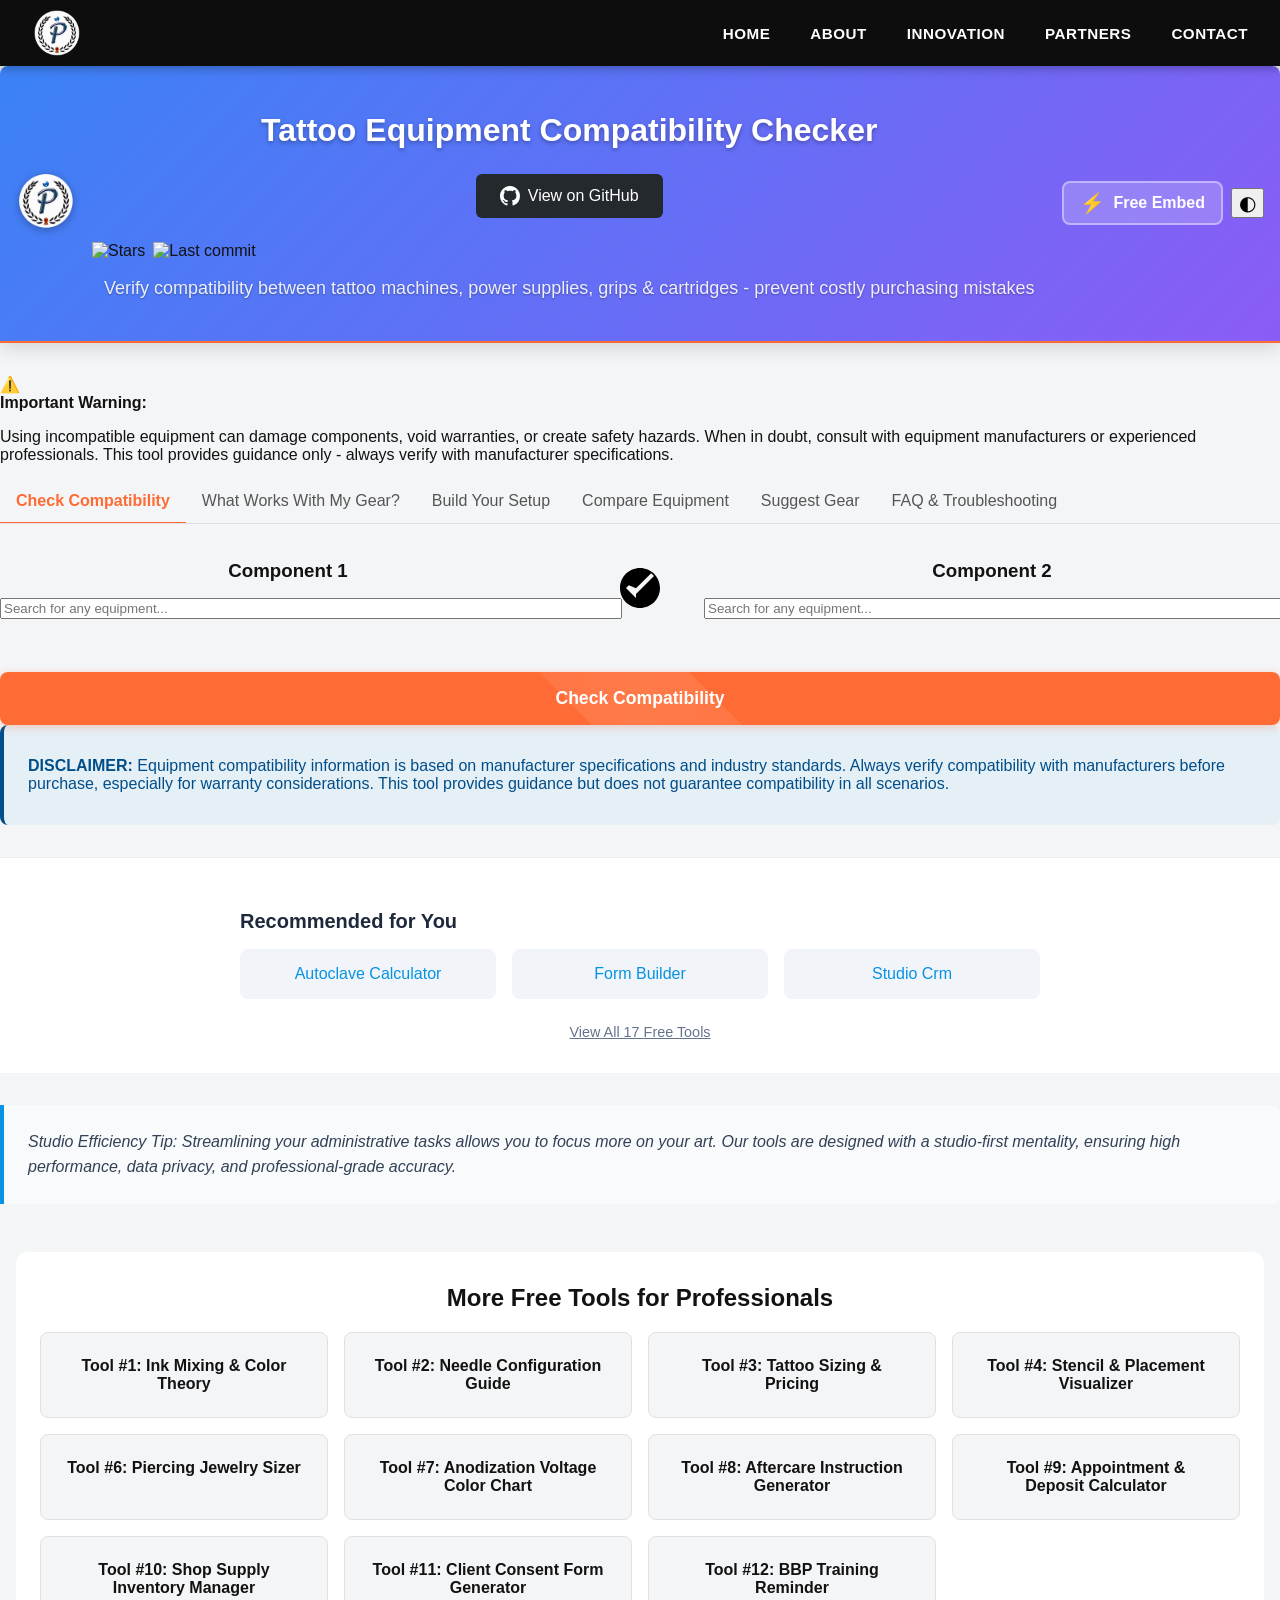
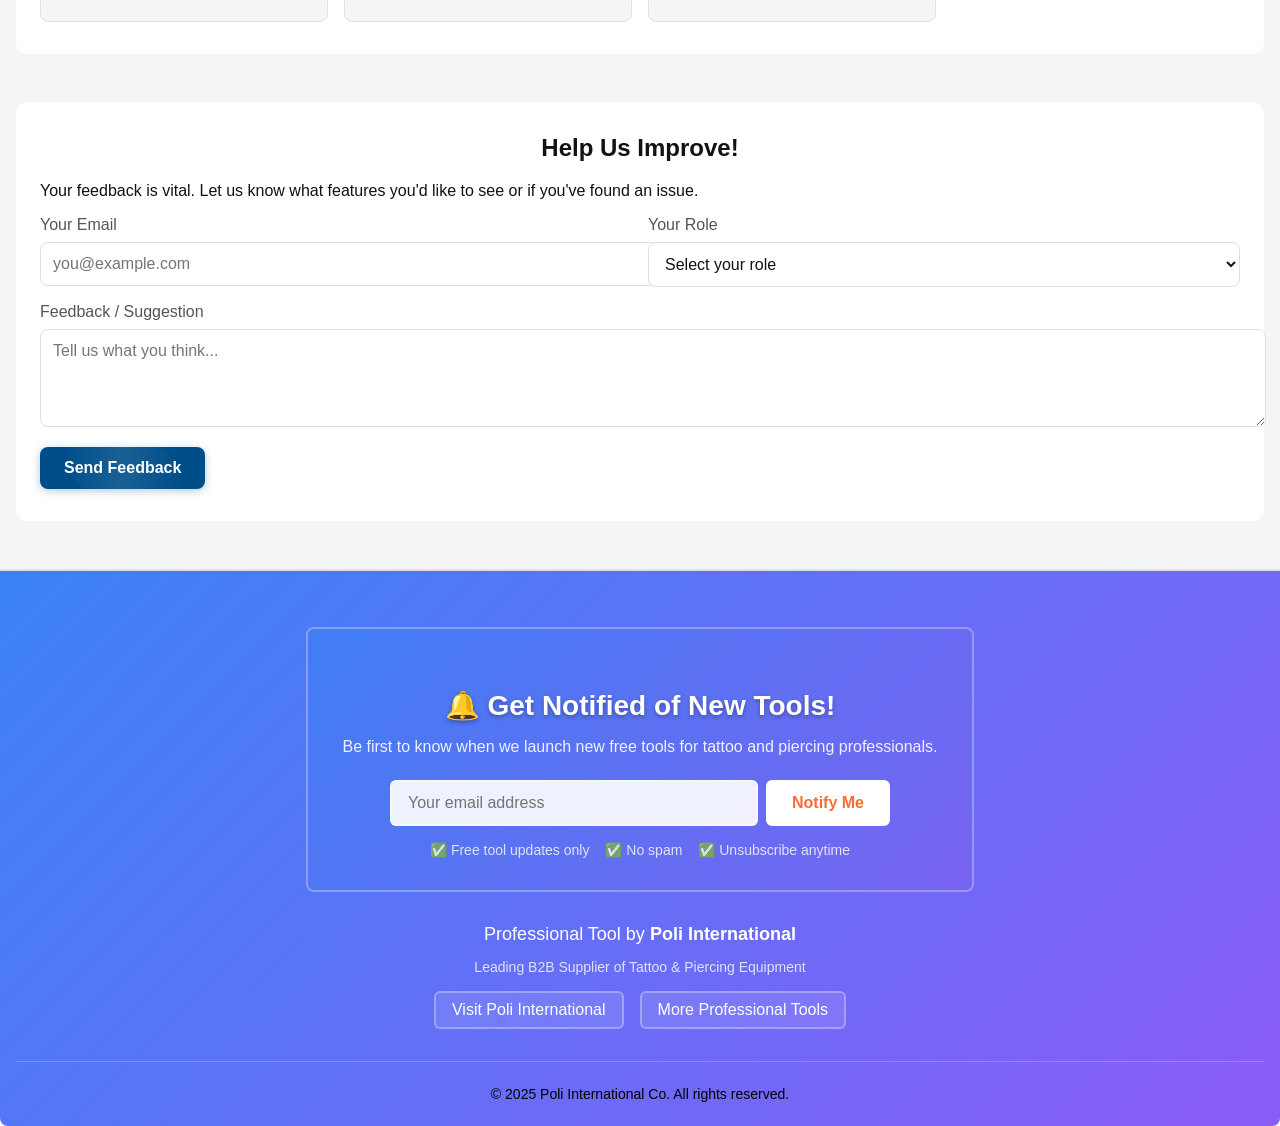
==== commit 50f745e3: "remove the donation button from the tool itself A "buy me a coffee" button does not belong inside a " ====
--- a/standalone-tools/equipment-compatibility/index.html
+++ b/standalone-tools/equipment-compatibility/index.html
@@ -107,10 +107,7 @@
             <span class="embed-icon">⚡</span>
             <span class="embed-text">Free Embed</span>
           </button>
-          <a href='https://ko-fi.com/C0C81NEXBV' target='_blank' class="equip-checker__kofi-button">
-            <span class="kofi-icon">☕</span>
-            <span class="kofi-text">Buy Me a Coffee</span>
-          </a>
+          
           <button
             id="dark-mode-toggle"
             class="equip-checker__dark-mode-toggle"
@@ -473,7 +470,6 @@
         <div class="disclaimer disclaimer--info">
             <p><strong>DISCLAIMER:</strong> Equipment compatibility information is based on manufacturer specifications and industry standards. Always verify compatibility with manufacturers before purchase, especially for warranty considerations. This tool provides guidance but does not guarantee compatibility in all scenarios.</p>
         </div>
-    
 
 <!-- Related Tools Section -->
 <section class="related-tools-section" style="padding: 2rem 1rem; background: #fff; border-top: 1px solid #eee;">
@@ -602,16 +598,7 @@
         </a>
       </div>
 
-      <!-- Ko-fi Support Button -->
-      <div class="equip-checker__support">
-        <a href='https://ko-fi.com/C0C81NEXBV' target='_blank' class="equip-checker__kofi">
-          <img src='https://storage.ko-fi.com/cdn/kofi6.png?v=6'
-               border='0' alt='Buy Me a Coffee at ko-fi.com'
-               class="equip-checker__kofi-img" />
-        </a>
-      </div>
-
-      <!-- Copyright -->
+<!-- Copyright -->
       <div class="equip-checker__copyright">
         <p>© 2025 Poli International Co. All rights reserved.</p>
       </div>
--- a/standalone-tools/equipment-compatibility/css/style.css
+++ b/standalone-tools/equipment-compatibility/css/style.css
@@ -393,30 +393,9 @@
   transform: translateY(0);
 }
 
-/* Ko-fi Button */
-.equip-checker__kofi-button {
-  background: rgba(255, 255, 255, 0.2);
-  border: 2px solid rgba(255, 255, 255, 0.4);
-  border-radius: 8px;
-  padding: 0.5rem 1rem;
-  display: flex;
-  align-items: center;
-  gap: 0.5rem;
-  cursor: pointer;
-  transition: all 0.3s ease;
-  backdrop-filter: blur(10px);
-  color: #ffffff;
-  font-weight: 700;
-  font-size: 1rem;
-  text-decoration: none;
-}
-
-.equip-checker__kofi-button:hover {
-  background: rgba(255, 255, 255, 0.3);
-  border-color: rgba(255, 255, 255, 0.6);
-  transform: translateY(-2px);
-  box-shadow: 0 4px 12px rgba(0, 0, 0, 0.3);
-}
+/
+
+
 
 /* Dark Mode Toggle */
 .equip-checker__dark-mode-toggle {
@@ -441,17 +420,17 @@
   box-shadow: 0 4px 12px rgba(0, 0, 0, 0.3);
 }
 
-.embed-icon, .kofi-icon, .dark-mode-icon {
+.embed-icon, .dark-mode-icon {
   font-size: 20px;
 }
 
-.embed-text, .kofi-text {
+.embed-text{
   white-space: nowrap;
 }
 
 /* Hide button text on small screens */
 @media (max-width: 480px) {
-  .embed-text, .kofi-text {
+  .embed-text{
     display: none;
   }
 }
@@ -520,37 +499,13 @@
   align-items: center;
 }
 
-.equip-checker__kofi {
-  display: inline-block;
-  transition: transform 0.3s ease, opacity 0.3s ease;
-  opacity: 0.95;
-}
-
-.equip-checker__kofi:hover {
-  transform: translateY(-3px) scale(1.08);
-  opacity: 1;
-}
-
-.equip-checker__kofi-img {
-  display: block;
-  height: 70px;
-  width: auto;
-  border: 0;
-  border-radius: 8px;
-  box-shadow: 0 4px 12px rgba(0, 0, 0, 0.4);
-  transition: all 0.3s ease;
-}
-
-.equip-checker__kofi:hover .equip-checker__kofi-img {
-  box-shadow: 0 8px 24px rgba(0, 0, 0, 0.6);
-}
-
-/* Make Ko-fi button even bigger on desktop */
-@media (min-width: 768px) {
-  .equip-checker__kofi-img {
-    height: 80px;
-  }
-}
+
+
+
+
+
+
+
 
 /* Copyright */
 .equip-checker__copyright {
